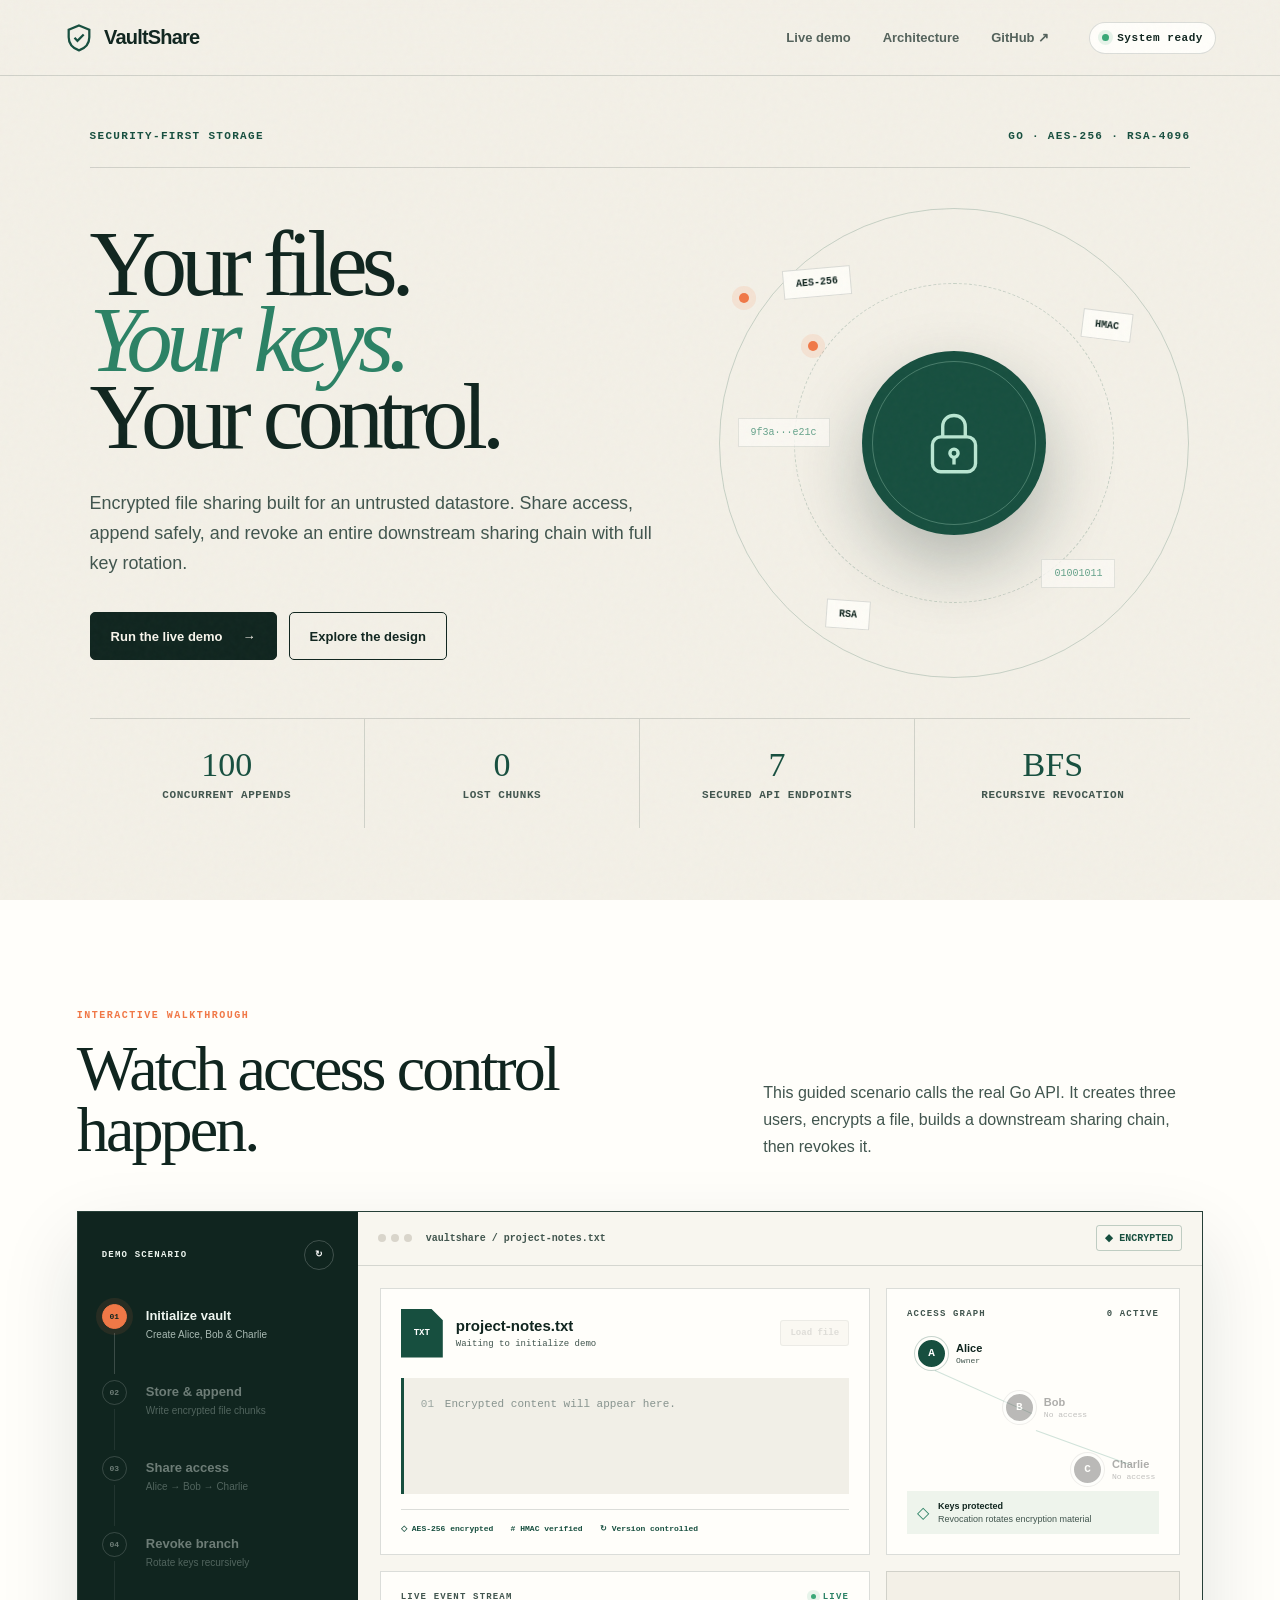
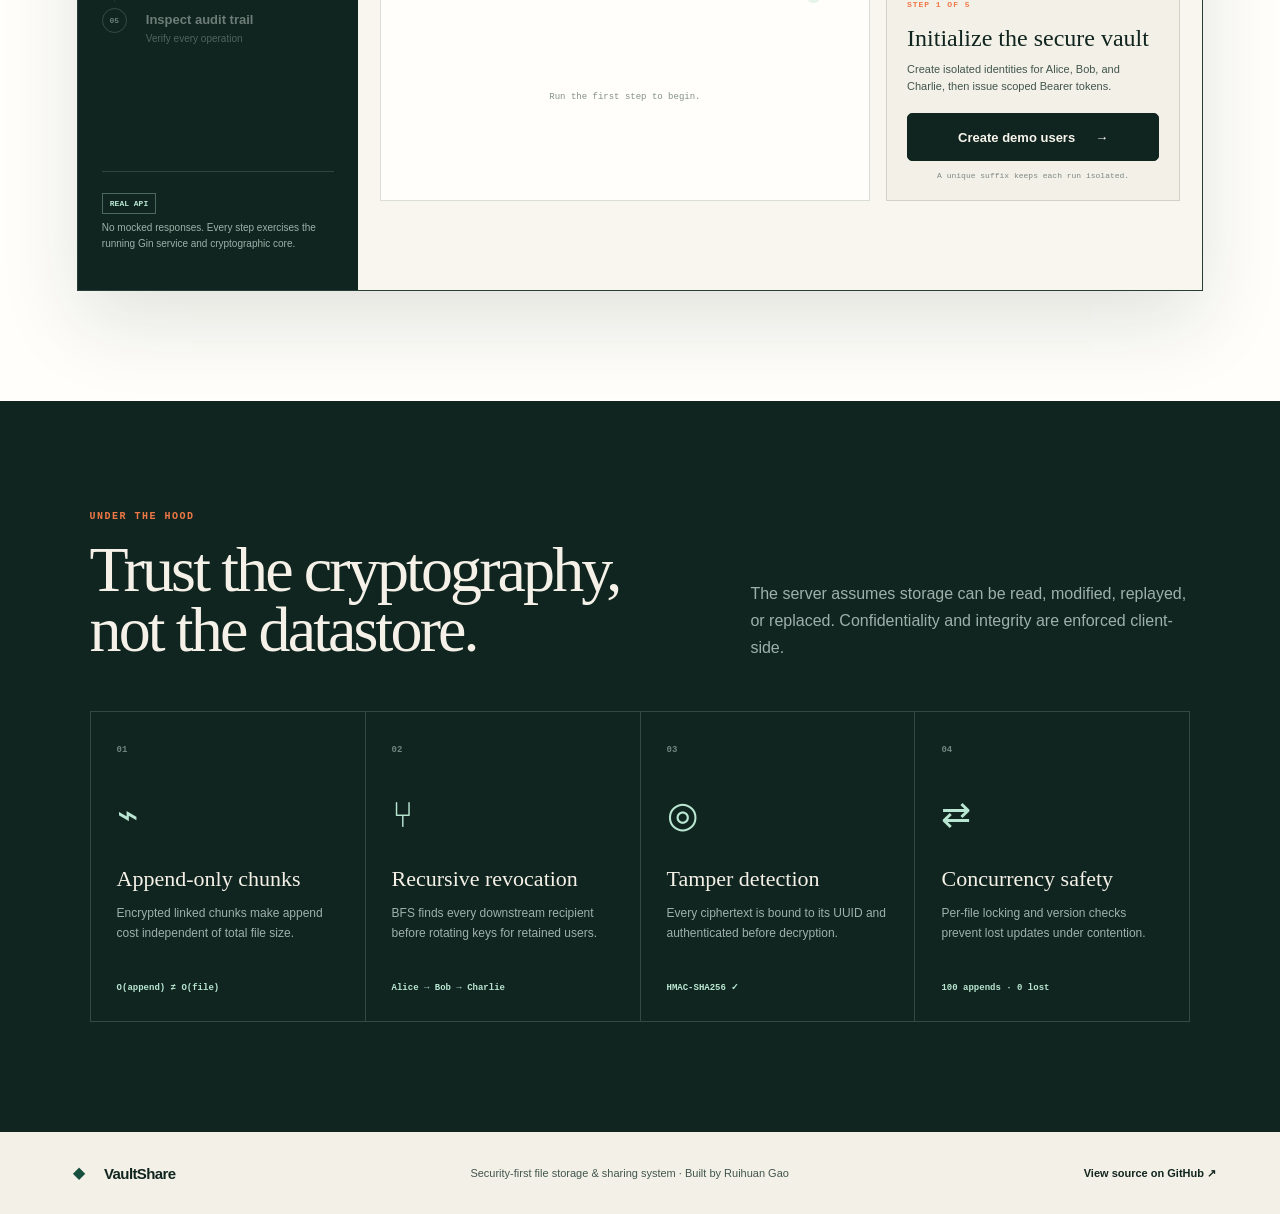
==== cmd/cs161-server/web/index.html @ e5dd11dc "feat: add interactive VaultShare portfolio demo" ====
<!doctype html>
<html lang="en">
  <head>
    <meta charset="UTF-8" />
    <meta name="viewport" content="width=device-width, initial-scale=1.0" />
    <meta
      name="description"
      content="An interactive demo of encrypted file sharing, recursive revocation, and auditable access control."
    />
    <title>VaultShare — Secure file sharing demo</title>
    <link rel="stylesheet" href="./styles.css" />
  </head>
  <body>
    <div class="noise" aria-hidden="true"></div>
    <header class="site-header">
      <a class="brand" href="#top" aria-label="VaultShare home">
        <span class="brand-mark" aria-hidden="true">
          <svg viewBox="0 0 32 32" role="img">
            <path d="M16 2.75 27 7.2v7.98c0 7.08-4.47 11.67-11 14.07C9.47 26.85 5 22.26 5 15.18V7.2L16 2.75Z" />
            <path d="M11.2 15.8 14.35 19 21 12.25" />
          </svg>
        </span>
        <span>VaultShare</span>
      </a>
      <nav aria-label="Primary navigation">
        <a href="#demo">Live demo</a>
        <a href="#architecture">Architecture</a>
        <a href="https://github.com/aimee-RH/security-file-system" target="_blank" rel="noreferrer">GitHub ↗</a>
      </nav>
      <span class="system-status"><i></i> System ready</span>
    </header>

    <main id="top">
      <section class="hero">
        <div class="eyebrow"><span>SECURITY-FIRST STORAGE</span><span>GO · AES-256 · RSA-4096</span></div>
        <div class="hero-grid">
          <div>
            <h1>Your files.<br /><em>Your keys.</em><br />Your control.</h1>
            <p class="hero-copy">
              Encrypted file sharing built for an untrusted datastore. Share access, append safely,
              and revoke an entire downstream sharing chain with full key rotation.
            </p>
            <div class="hero-actions">
              <button class="button button-primary" data-scroll-demo>Run the live demo <span>→</span></button>
              <a class="button button-secondary" href="#architecture">Explore the design</a>
            </div>
          </div>
          <div class="hero-visual" aria-label="Encrypted sharing illustration">
            <div class="orbit orbit-large"></div>
            <div class="orbit orbit-small"></div>
            <div class="key-chip key-a">AES-256</div>
            <div class="key-chip key-b">HMAC</div>
            <div class="key-chip key-c">RSA</div>
            <div class="vault">
              <div class="vault-ring"></div>
              <svg viewBox="0 0 80 80" aria-hidden="true">
                <rect x="19" y="34" width="42" height="34" rx="8" />
                <path d="M29 34V24c0-14.5 22-14.5 22 0v10" />
                <circle cx="40" cy="50" r="4" />
                <path d="M40 54v7" />
              </svg>
            </div>
            <div class="packet packet-one">01001011</div>
            <div class="packet packet-two">9f3a···e21c</div>
          </div>
        </div>
        <div class="trust-strip" aria-label="Core guarantees">
          <div><strong>100</strong><span>concurrent appends</span></div>
          <div><strong>0</strong><span>lost chunks</span></div>
          <div><strong>7</strong><span>secured API endpoints</span></div>
          <div><strong>BFS</strong><span>recursive revocation</span></div>
        </div>
      </section>

      <section class="demo-section" id="demo">
        <div class="section-heading">
          <div>
            <p class="kicker">INTERACTIVE WALKTHROUGH</p>
            <h2>Watch access control happen.</h2>
          </div>
          <p>
            This guided scenario calls the real Go API. It creates three users, encrypts a file,
            builds a downstream sharing chain, then revokes it.
          </p>
        </div>

        <div class="demo-shell">
          <aside class="scenario-panel">
            <div class="scenario-title">
              <span>DEMO SCENARIO</span>
              <button class="icon-button" id="reset-demo" title="Reset demo" aria-label="Reset demo">↻</button>
            </div>
            <ol class="steps" id="steps">
              <li class="active" data-step="0"><span>01</span><div><strong>Initialize vault</strong><small>Create Alice, Bob & Charlie</small></div></li>
              <li data-step="1"><span>02</span><div><strong>Store & append</strong><small>Write encrypted file chunks</small></div></li>
              <li data-step="2"><span>03</span><div><strong>Share access</strong><small>Alice → Bob → Charlie</small></div></li>
              <li data-step="3"><span>04</span><div><strong>Revoke branch</strong><small>Rotate keys recursively</small></div></li>
              <li data-step="4"><span>05</span><div><strong>Inspect audit trail</strong><small>Verify every operation</small></div></li>
            </ol>
            <div class="scenario-note">
              <span>REAL API</span>
              <p>No mocked responses. Every step exercises the running Gin service and cryptographic core.</p>
            </div>
          </aside>

          <div class="workspace">
            <div class="workspace-toolbar">
              <div class="window-dots" aria-hidden="true"><i></i><i></i><i></i></div>
              <span>vaultshare / project-notes.txt</span>
              <span class="encrypted-pill">◆ ENCRYPTED</span>
            </div>

            <div class="workspace-grid">
              <section class="file-card">
                <div class="file-heading">
                  <div class="file-icon">TXT</div>
                  <div>
                    <h3>project-notes.txt</h3>
                    <p id="file-meta">Waiting to initialize demo</p>
                  </div>
                  <button class="mini-button" id="load-file" disabled>Load file</button>
                </div>
                <div class="content-preview" id="content-preview">
                  <span class="line-number">01</span><span class="placeholder">Encrypted content will appear here.</span>
                </div>
                <div class="crypto-row">
                  <span><i class="crypto-icon">◇</i>AES-256 encrypted</span>
                  <span><i class="crypto-icon">#</i>HMAC verified</span>
                  <span><i class="crypto-icon">↻</i>Version controlled</span>
                </div>
              </section>

              <section class="access-card">
                <div class="card-label"><span>ACCESS GRAPH</span><span id="access-count">0 ACTIVE</span></div>
                <div class="access-graph" id="access-graph">
                  <div class="person owner"><b>A</b><span>Alice<small>Owner</small></span></div>
                  <div class="graph-line line-ab"></div>
                  <div class="person bob muted"><b>B</b><span>Bob<small>No access</small></span></div>
                  <div class="graph-line line-bc"></div>
                  <div class="person charlie muted"><b>C</b><span>Charlie<small>No access</small></span></div>
                </div>
                <div class="rotation-status" id="rotation-status">
                  <span class="status-symbol">◇</span>
                  <div><strong>Keys protected</strong><small>Revocation rotates encryption material</small></div>
                </div>
              </section>

              <section class="event-card">
                <div class="card-label"><span>LIVE EVENT STREAM</span><span class="live-dot">LIVE</span></div>
                <div class="event-log" id="event-log" aria-live="polite">
                  <div class="empty-log">Run the first step to begin.</div>
                </div>
              </section>

              <section class="action-card">
                <p class="step-counter" id="step-counter">STEP 1 OF 5</p>
                <h3 id="action-title">Initialize the secure vault</h3>
                <p id="action-description">Create isolated identities for Alice, Bob, and Charlie, then issue scoped Bearer tokens.</p>
                <button class="button button-primary full-width" id="run-step">Create demo users <span>→</span></button>
                <p class="action-hint" id="action-hint">A unique suffix keeps each run isolated.</p>
              </section>
            </div>
          </div>
        </div>
      </section>

      <section class="architecture" id="architecture">
        <div class="section-heading dark-heading">
          <div><p class="kicker">UNDER THE HOOD</p><h2>Trust the cryptography,<br />not the datastore.</h2></div>
          <p>The server assumes storage can be read, modified, replayed, or replaced. Confidentiality and integrity are enforced client-side.</p>
        </div>
        <div class="architecture-grid">
          <article><span class="feature-number">01</span><div class="feature-icon">⌁</div><h3>Append-only chunks</h3><p>Encrypted linked chunks make append cost independent of total file size.</p><code>O(append) ≠ O(file)</code></article>
          <article><span class="feature-number">02</span><div class="feature-icon">⑂</div><h3>Recursive revocation</h3><p>BFS finds every downstream recipient before rotating keys for retained users.</p><code>Alice → Bob → Charlie</code></article>
          <article><span class="feature-number">03</span><div class="feature-icon">◎</div><h3>Tamper detection</h3><p>Every ciphertext is bound to its UUID and authenticated before decryption.</p><code>HMAC-SHA256 ✓</code></article>
          <article><span class="feature-number">04</span><div class="feature-icon">⇄</div><h3>Concurrency safety</h3><p>Per-file locking and version checks prevent lost updates under contention.</p><code>100 appends · 0 lost</code></article>
        </div>
      </section>
    </main>

    <footer>
      <a class="brand footer-brand" href="#top"><span class="brand-mark">◆</span><span>VaultShare</span></a>
      <p>Security-first file storage & sharing system · Built by Ruihuan Gao</p>
      <a href="https://github.com/aimee-RH/security-file-system" target="_blank" rel="noreferrer">View source on GitHub ↗</a>
    </footer>
    <div class="toast" id="toast" role="status" aria-live="polite"></div>
    <script src="./app.js"></script>
  </body>
</html>
---- cmd/cs161-server/web/styles.css ----
:root {
  --ink: #10251f;
  --ink-soft: #41554e;
  --paper: #f3f0e7;
  --paper-deep: #e8e3d6;
  --green: #174f3f;
  --green-bright: #2b8265;
  --mint: #b9e6d2;
  --orange: #f07847;
  --line: rgba(16, 37, 31, 0.15);
  --white: #fffefa;
  --mono: "SFMono-Regular", "Cascadia Code", "Roboto Mono", monospace;
  --serif: Georgia, "Times New Roman", serif;
  --sans: Inter, ui-sans-serif, -apple-system, BlinkMacSystemFont, "Segoe UI", sans-serif;
}

* { box-sizing: border-box; }
html { scroll-behavior: smooth; }
body { margin: 0; color: var(--ink); background: var(--paper); font-family: var(--sans); }
button, input { font: inherit; }
button, a { -webkit-tap-highlight-color: transparent; }
a { color: inherit; text-decoration: none; }
.noise { position: fixed; inset: 0; z-index: 99; pointer-events: none; opacity: .035; background-image: url("data:image/svg+xml,%3Csvg viewBox='0 0 180 180' xmlns='http://www.w3.org/2000/svg'%3E%3Cfilter id='n'%3E%3CfeTurbulence type='fractalNoise' baseFrequency='.95' numOctaves='3' stitchTiles='stitch'/%3E%3C/filter%3E%3Crect width='100%25' height='100%25' filter='url(%23n)' opacity='.8'/%3E%3C/svg%3E"); }

.site-header { height: 76px; padding: 0 clamp(24px, 5vw, 78px); display: flex; align-items: center; gap: 40px; border-bottom: 1px solid var(--line); background: rgba(243,240,231,.88); backdrop-filter: blur(16px); position: sticky; top: 0; z-index: 20; }
.brand { display: inline-flex; align-items: center; gap: 10px; font-weight: 800; letter-spacing: -.04em; font-size: 20px; }
.brand-mark { width: 30px; height: 30px; display: grid; place-items: center; color: var(--green); }
.brand-mark svg { width: 100%; height: 100%; fill: none; stroke: currentColor; stroke-width: 2.4; }
nav { margin-left: auto; display: flex; gap: 32px; font-size: 13px; font-weight: 700; }
nav a { opacity: .7; transition: opacity .2s; }
nav a:hover { opacity: 1; }
.system-status { font: 700 11px var(--mono); letter-spacing: .05em; background: var(--white); border: 1px solid var(--line); border-radius: 999px; padding: 9px 12px; display: flex; align-items: center; gap: 8px; }
.system-status i, .live-dot::before { width: 7px; height: 7px; border-radius: 50%; background: #39a877; box-shadow: 0 0 0 4px rgba(57,168,119,.12); }

.hero { min-height: calc(100vh - 76px); padding: 54px clamp(24px, 7vw, 110px) 0; overflow: hidden; }
.eyebrow { display: flex; justify-content: space-between; font: 700 11px var(--mono); letter-spacing: .12em; color: var(--green); padding-bottom: 25px; border-bottom: 1px solid var(--line); }
.hero-grid { display: grid; grid-template-columns: 1.1fr .9fr; align-items: center; min-height: 550px; gap: 50px; }
h1 { font: 400 clamp(58px, 7.2vw, 112px)/.83 var(--serif); letter-spacing: -.065em; margin: 0; }
h1 em { color: var(--green-bright); font-weight: 400; }
.hero-copy { max-width: 620px; font-size: clamp(16px, 1.4vw, 20px); line-height: 1.65; color: var(--ink-soft); margin: 34px 0; }
.hero-actions { display: flex; gap: 12px; flex-wrap: wrap; }
.button { border-radius: 5px; min-height: 48px; padding: 0 20px; border: 1px solid var(--ink); font-weight: 750; font-size: 13px; display: inline-flex; align-items: center; justify-content: center; gap: 20px; cursor: pointer; transition: transform .2s, box-shadow .2s, background .2s; }
.button:hover:not(:disabled) { transform: translateY(-2px); box-shadow: 0 8px 22px rgba(16,37,31,.14); }
.button-primary { color: #f8f5ec; background: var(--ink); }
.button-secondary { color: var(--ink); background: transparent; }
.button:disabled { cursor: wait; opacity: .55; }
.full-width { width: 100%; }

.hero-visual { height: 500px; position: relative; display: grid; place-items: center; }
.orbit { position: absolute; border: 1px solid rgba(23,79,63,.2); border-radius: 50%; }
.orbit-large { width: 470px; height: 470px; animation: rotate 28s linear infinite; }
.orbit-small { width: 320px; height: 320px; border-style: dashed; animation: rotate 19s linear infinite reverse; }
.orbit-large::before, .orbit-small::before { content: ""; width: 10px; height: 10px; background: var(--orange); border-radius: 50%; position: absolute; top: 18%; left: 4%; box-shadow: 0 0 0 7px rgba(240,120,71,.12); }
.vault { width: 184px; height: 184px; background: var(--green); border-radius: 50%; color: var(--mint); display: grid; place-items: center; box-shadow: 0 30px 70px rgba(16,37,31,.28); position: relative; z-index: 2; }
.vault svg { width: 82px; fill: none; stroke: currentColor; stroke-width: 3.3; }
.vault-ring { position: absolute; inset: 10px; border: 1px solid rgba(185,230,210,.3); border-radius: 50%; }
.key-chip, .packet { position: absolute; padding: 8px 12px; border: 1px solid var(--line); background: rgba(255,254,250,.84); backdrop-filter: blur(8px); font: 700 10px var(--mono); z-index: 3; }
.key-a { top: 75px; left: 65px; transform: rotate(-5deg); }
.key-b { right: 58px; top: 118px; transform: rotate(7deg); }
.key-c { bottom: 64px; left: 108px; transform: rotate(4deg); }
.packet { color: var(--green-bright); font-weight: 500; opacity: .7; }
.packet-one { right: 75px; bottom: 105px; }
.packet-two { left: 20px; top: 225px; }
@keyframes rotate { to { transform: rotate(360deg); } }

.trust-strip { min-height: 110px; border-top: 1px solid var(--line); display: grid; grid-template-columns: repeat(4,1fr); }
.trust-strip div { display: flex; align-items: center; justify-content: center; flex-direction: column; border-right: 1px solid var(--line); }
.trust-strip div:last-child { border-right: 0; }
.trust-strip strong { font: 400 34px var(--serif); color: var(--green); }
.trust-strip span { margin-top: 5px; color: var(--ink-soft); font: 600 11px var(--mono); text-transform: uppercase; letter-spacing: .05em; }

.demo-section { padding: 110px clamp(24px, 6vw, 94px); background: var(--white); }
.section-heading { display: grid; grid-template-columns: 1fr 440px; align-items: end; gap: 70px; margin-bottom: 50px; }
.kicker { font: 800 10px var(--mono); letter-spacing: .15em; color: var(--orange); margin: 0 0 18px; }
h2 { font: 400 clamp(45px, 5vw, 76px)/.95 var(--serif); letter-spacing: -.045em; margin: 0; }
.section-heading > p { line-height: 1.7; color: var(--ink-soft); margin: 0; }
.demo-shell { border: 1px solid #263f37; min-height: 680px; display: grid; grid-template-columns: 280px 1fr; background: #f8f6ef; box-shadow: 0 32px 75px rgba(16,37,31,.12); }
.scenario-panel { background: var(--ink); color: #edf5ef; padding: 28px 24px; display: flex; flex-direction: column; }
.scenario-title, .card-label { display: flex; justify-content: space-between; align-items: center; font: 800 9px var(--mono); letter-spacing: .13em; }
.icon-button { border: 1px solid rgba(255,255,255,.2); background: transparent; color: white; border-radius: 50%; width: 30px; height: 30px; cursor: pointer; }
.steps { list-style: none; margin: 34px 0; padding: 0; }
.steps li { min-height: 76px; display: grid; grid-template-columns: 34px 1fr; gap: 10px; position: relative; opacity: .42; transition: opacity .25s; }
.steps li::after { content: ""; position: absolute; left: 12px; top: 29px; height: 41px; width: 1px; background: rgba(255,255,255,.18); }
.steps li:last-child::after { display: none; }
.steps li > span { width: 25px; height: 25px; display: grid; place-items: center; border: 1px solid rgba(255,255,255,.4); border-radius: 50%; font: 700 8px var(--mono); }
.steps li strong { display: block; font-size: 13px; margin: 4px 0 5px; }
.steps li small { display: block; font-size: 10px; color: #a9bab3; line-height: 1.4; }
.steps li.active, .steps li.complete { opacity: 1; }
.steps li.active > span { background: var(--orange); border-color: var(--orange); color: var(--ink); box-shadow: 0 0 0 6px rgba(240,120,71,.1); }
.steps li.complete > span { background: var(--mint); border-color: var(--mint); color: var(--ink); font-size: 0; }
.steps li.complete > span::before { content: "✓"; font-size: 11px; }
.scenario-note { margin-top: auto; border-top: 1px solid rgba(255,255,255,.14); padding-top: 20px; }
.scenario-note span { font: 800 8px var(--mono); color: var(--mint); border: 1px solid rgba(185,230,210,.35); padding: 5px 7px; }
.scenario-note p { color: #9eb0a9; font-size: 10px; line-height: 1.6; }
.workspace { min-width: 0; }
.workspace-toolbar { height: 54px; border-bottom: 1px solid var(--line); padding: 0 20px; display: flex; align-items: center; gap: 14px; font: 700 10px var(--mono); color: var(--ink-soft); }
.window-dots { display: flex; gap: 5px; }
.window-dots i { width: 8px; height: 8px; border-radius: 50%; background: #d9d5cb; }
.encrypted-pill { margin-left: auto; color: var(--green); border: 1px solid rgba(23,79,63,.25); padding: 6px 8px; border-radius: 3px; }
.workspace-grid { padding: 22px; display: grid; grid-template-columns: 1.25fr .75fr; gap: 16px; }
.file-card, .access-card, .event-card, .action-card { border: 1px solid var(--line); background: var(--white); padding: 20px; min-width: 0; }
.file-heading { display: flex; align-items: center; gap: 13px; }
.file-icon { width: 42px; height: 49px; background: var(--green); color: white; display: grid; place-items: center; font: 800 9px var(--mono); clip-path: polygon(0 0,72% 0,100% 24%,100% 100%,0 100%); }
.file-heading h3 { margin: 0; font-size: 15px; }
.file-heading p { margin: 5px 0 0; font: 500 9px var(--mono); color: var(--ink-soft); }
.mini-button { margin-left: auto; border: 1px solid var(--line); border-radius: 3px; background: var(--paper); padding: 7px 9px; font: 700 9px var(--mono); cursor: pointer; }
.mini-button:disabled { opacity: .4; cursor: default; }
.content-preview { min-height: 116px; margin: 20px 0 15px; padding: 17px; background: #f1efe7; border-left: 3px solid var(--green); display: grid; grid-template-columns: 24px 1fr; font: 11px/1.7 var(--mono); white-space: pre-wrap; overflow: auto; max-height: 160px; }
.line-number { color: #9ba6a1; user-select: none; }
.placeholder { color: #87938e; }
.crypto-row { border-top: 1px solid var(--line); padding-top: 14px; display: flex; gap: 17px; flex-wrap: wrap; font: 700 8px var(--mono); color: var(--green); }
.crypto-row span { display: flex; gap: 5px; align-items: center; }
.crypto-icon { font-style: normal; }
.card-label { color: var(--ink-soft); }
.access-graph { min-height: 172px; padding: 18px 0 8px; position: relative; }
.person { position: absolute; display: flex; align-items: center; gap: 8px; z-index: 2; transition: opacity .3s, filter .3s; }
.person b { width: 33px; height: 33px; border-radius: 50%; background: var(--green); color: white; display: grid; place-items: center; font: 700 11px var(--mono); border: 3px solid var(--white); box-shadow: 0 0 0 1px rgba(23,79,63,.24); }
.person span { font-size: 11px; font-weight: 750; }
.person small { display: block; color: var(--ink-soft); font: 500 8px var(--mono); margin-top: 2px; }
.person.owner { top: 18px; left: 8px; }
.person.bob { top: 72px; left: 38%; }
.person.charlie { bottom: 5px; right: 4px; }
.person.muted { opacity: .36; filter: grayscale(1); }
.person.revoked b { background: #a64b3c; }
.person.revoked small { color: #a64b3c; }
.graph-line { position: absolute; height: 1px; background: var(--green-bright); transform-origin: left; opacity: .22; transition: opacity .3s, background .3s; }
.graph-line.active { opacity: 1; }
.graph-line.revoked { background: #a64b3c; opacity: .8; background-image: linear-gradient(90deg,#a64b3c 50%,transparent 50%); background-size: 8px 1px; }
.line-ab { width: 42%; left: 28px; top: 51px; transform: rotate(24deg); }
.line-bc { width: 40%; left: 51%; top: 111px; transform: rotate(20deg); }
.rotation-status { display: flex; align-items: center; gap: 9px; background: #eef4ec; padding: 10px; }
.rotation-status strong, .rotation-status small { display: block; font-size: 9px; }
.rotation-status small { color: var(--ink-soft); margin-top: 3px; }
.status-symbol { color: var(--green-bright); }
.event-log { height: 160px; margin-top: 16px; overflow: auto; font: 9px/1.5 var(--mono); }
.empty-log { color: #829088; height: 100%; display: grid; place-items: center; }
.event { display: grid; grid-template-columns: 50px 60px 1fr; gap: 8px; padding: 7px 0; border-bottom: 1px solid rgba(16,37,31,.08); animation: eventIn .25s ease; }
.event time { color: #7d8b85; }
.event b { color: var(--green); text-transform: uppercase; }
.event.error b { color: #a64b3c; }
@keyframes eventIn { from { opacity: 0; transform: translateY(4px); } }
.live-dot { display: flex; align-items: center; gap: 7px; color: var(--green-bright); }
.live-dot::before { content: ""; display: block; width: 5px; height: 5px; }
.action-card { background: var(--paper); display: flex; flex-direction: column; justify-content: center; }
.step-counter { font: 800 8px var(--mono); color: var(--orange); letter-spacing: .12em; }
.action-card h3 { font: 400 24px/1.1 var(--serif); margin: 8px 0 10px; }
.action-card > p:not(.step-counter):not(.action-hint) { color: var(--ink-soft); font-size: 11px; line-height: 1.55; margin: 0 0 18px; }
.action-hint { text-align: center; font: 500 8px var(--mono); color: #7c8983; margin: 10px 0 0; }

.architecture { background: var(--ink); color: #f5f1e8; padding: 110px clamp(24px, 7vw, 110px); }
.dark-heading > p { color: #9fb0aa; }
.architecture-grid { display: grid; grid-template-columns: repeat(4,1fr); border-top: 1px solid rgba(255,255,255,.16); border-left: 1px solid rgba(255,255,255,.16); }
.architecture-grid article { min-height: 310px; padding: 26px; border-right: 1px solid rgba(255,255,255,.16); border-bottom: 1px solid rgba(255,255,255,.16); position: relative; }
.feature-number { color: #70847d; font: 700 9px var(--mono); }
.feature-icon { color: var(--mint); font-size: 36px; margin: 38px 0 30px; }
.architecture-grid h3 { font: 400 22px var(--serif); margin: 0 0 12px; }
.architecture-grid p { color: #9fb0aa; font-size: 12px; line-height: 1.65; min-height: 60px; }
.architecture-grid code { font: 700 9px var(--mono); color: var(--mint); }
footer { padding: 26px clamp(24px, 5vw, 78px); display: flex; align-items: center; gap: 30px; font-size: 11px; }
footer p { margin: auto; color: var(--ink-soft); }
footer > a:last-child { font-weight: 750; }
.footer-brand { font-size: 15px; }
.toast { position: fixed; right: 24px; bottom: 24px; background: var(--ink); color: white; padding: 14px 18px; border-left: 4px solid var(--mint); z-index: 50; transform: translateY(120px); opacity: 0; transition: .25s; font-size: 12px; box-shadow: 0 12px 30px rgba(16,37,31,.25); }
.toast.show { transform: none; opacity: 1; }
.toast.error { border-left-color: var(--orange); }

@media (max-width: 1050px) {
  .hero-grid { grid-template-columns: 1fr; padding-top: 70px; }
  .hero-visual { height: 410px; }
  .hero { min-height: auto; }
  .section-heading { grid-template-columns: 1fr; gap: 24px; }
  .demo-shell { grid-template-columns: 230px 1fr; }
  .workspace-grid { grid-template-columns: 1fr; }
  .architecture-grid { grid-template-columns: repeat(2,1fr); }
}
@media (max-width: 760px) {
  .site-header { height: 64px; padding: 0 18px; }
  nav, .system-status { display: none; }
  .site-header .brand { margin-right: auto; }
  .hero { padding: 35px 20px 0; }
  .eyebrow span:last-child { display: none; }
  h1 { font-size: clamp(52px, 17vw, 76px); }
  .hero-visual { transform: scale(.8); margin: -40px -80px; }
  .trust-strip { grid-template-columns: repeat(2,1fr); }
  .trust-strip div { min-height: 95px; border-bottom: 1px solid var(--line); }
  .demo-section, .architecture { padding: 75px 18px; }
  .demo-shell { grid-template-columns: 1fr; }
  .scenario-panel { padding: 20px; }
  .steps { display: grid; grid-template-columns: repeat(5,1fr); margin: 22px 0 0; }
  .steps li { display: block; min-height: 50px; }
  .steps li::after, .steps li div, .scenario-note { display: none; }
  .workspace-grid { padding: 12px; }
  .architecture-grid { grid-template-columns: 1fr; }
  footer { flex-direction: column; text-align: center; }
  footer p { margin: 0; }
}
@media (prefers-reduced-motion: reduce) {
  *, *::before, *::after { animation-duration: .01ms !important; animation-iteration-count: 1 !important; scroll-behavior: auto !important; }
}
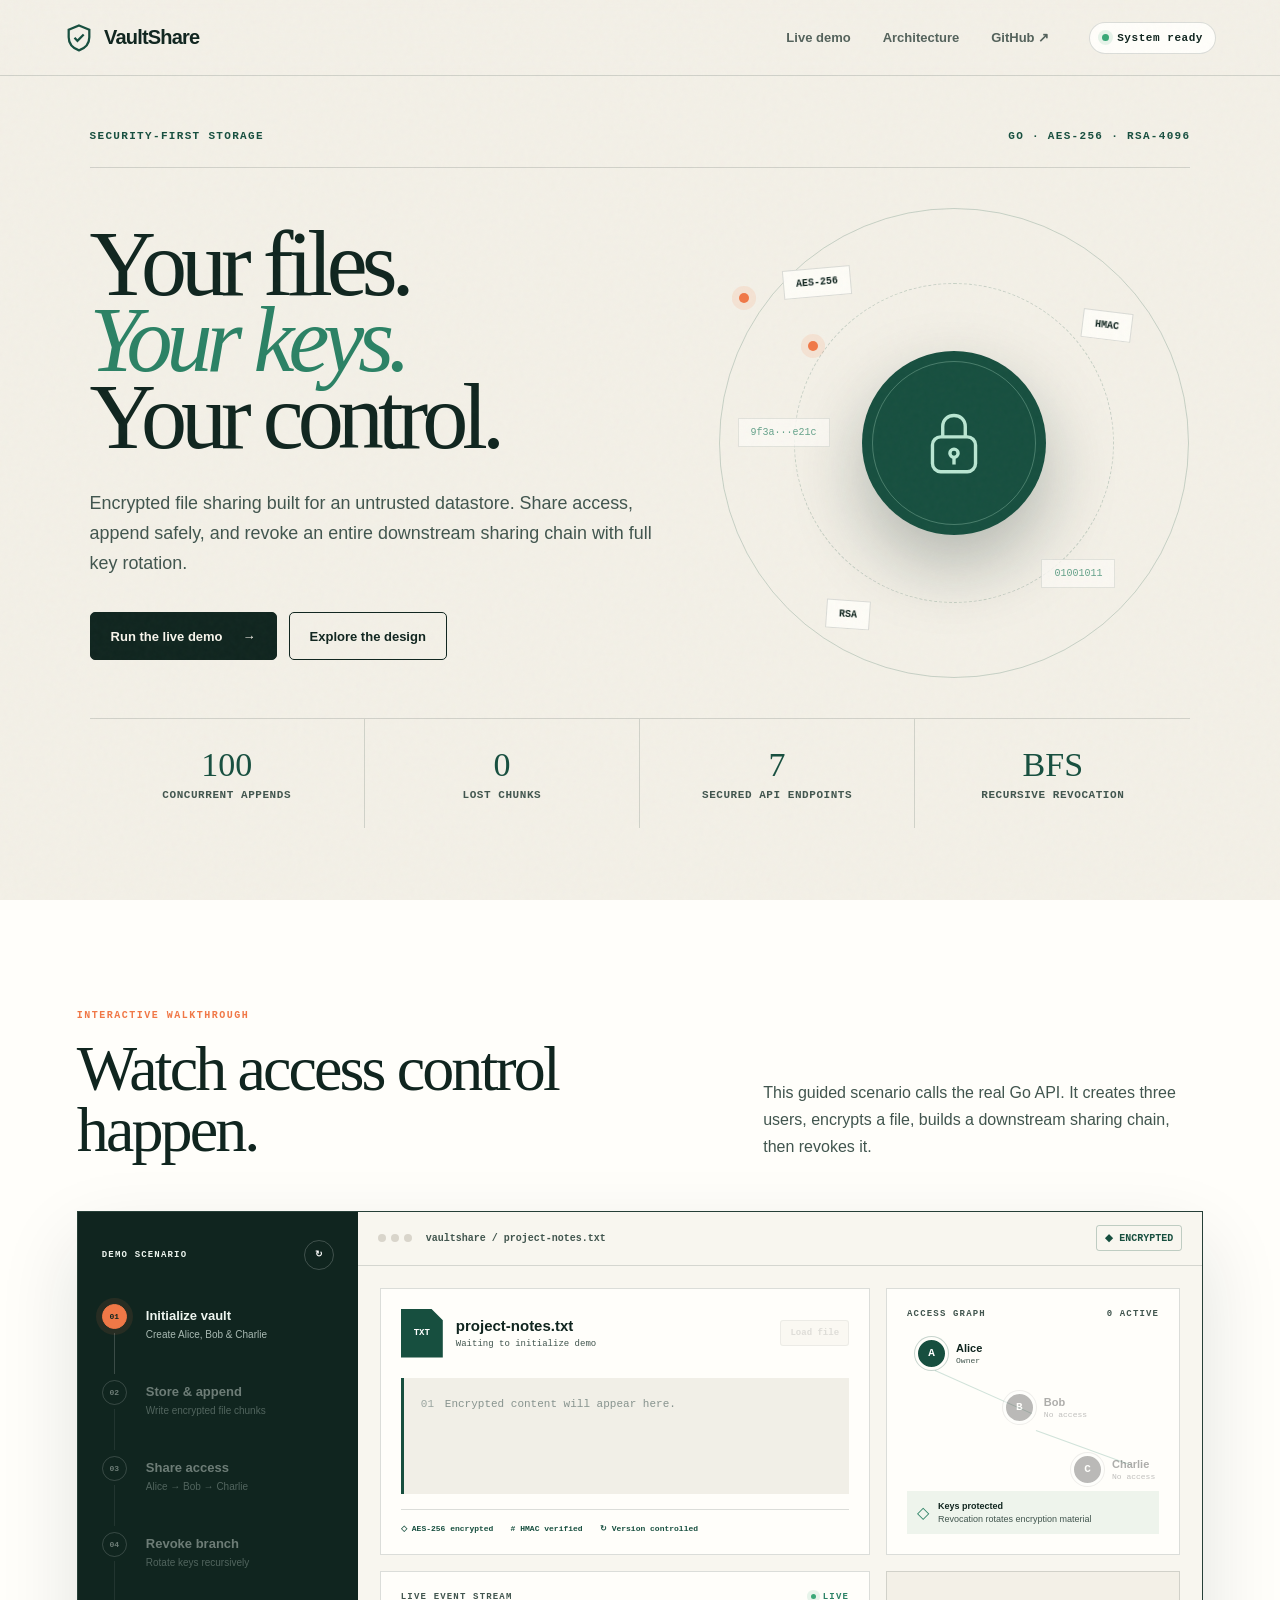
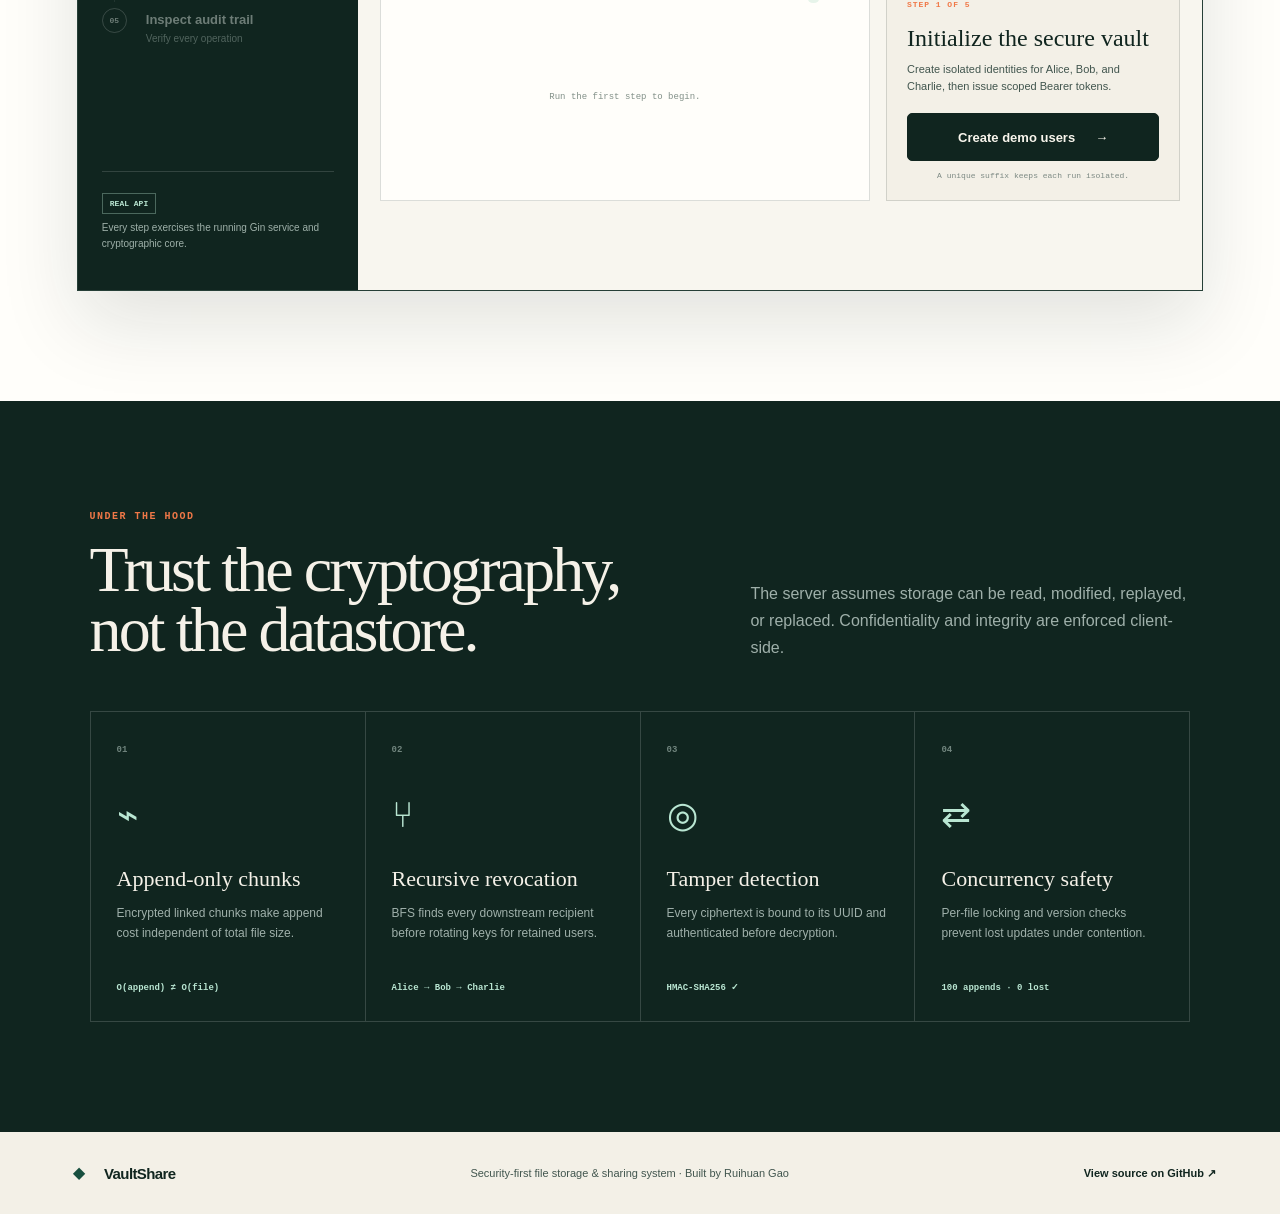
==== commit 11e24b7f: "ci: deploy VaultShare demo to GitHub Pages" ====
--- a/cmd/cs161-server/web/index.html
+++ b/cmd/cs161-server/web/index.html
@@ -98,8 +98,8 @@
               <li data-step="4"><span>05</span><div><strong>Inspect audit trail</strong><small>Verify every operation</small></div></li>
             </ol>
             <div class="scenario-note">
-              <span>REAL API</span>
-              <p>No mocked responses. Every step exercises the running Gin service and cryptographic core.</p>
+              <span id="backend-mode-label">REAL API</span>
+              <p id="backend-mode-copy">Every step exercises the running Gin service and cryptographic core.</p>
             </div>
           </aside>
 
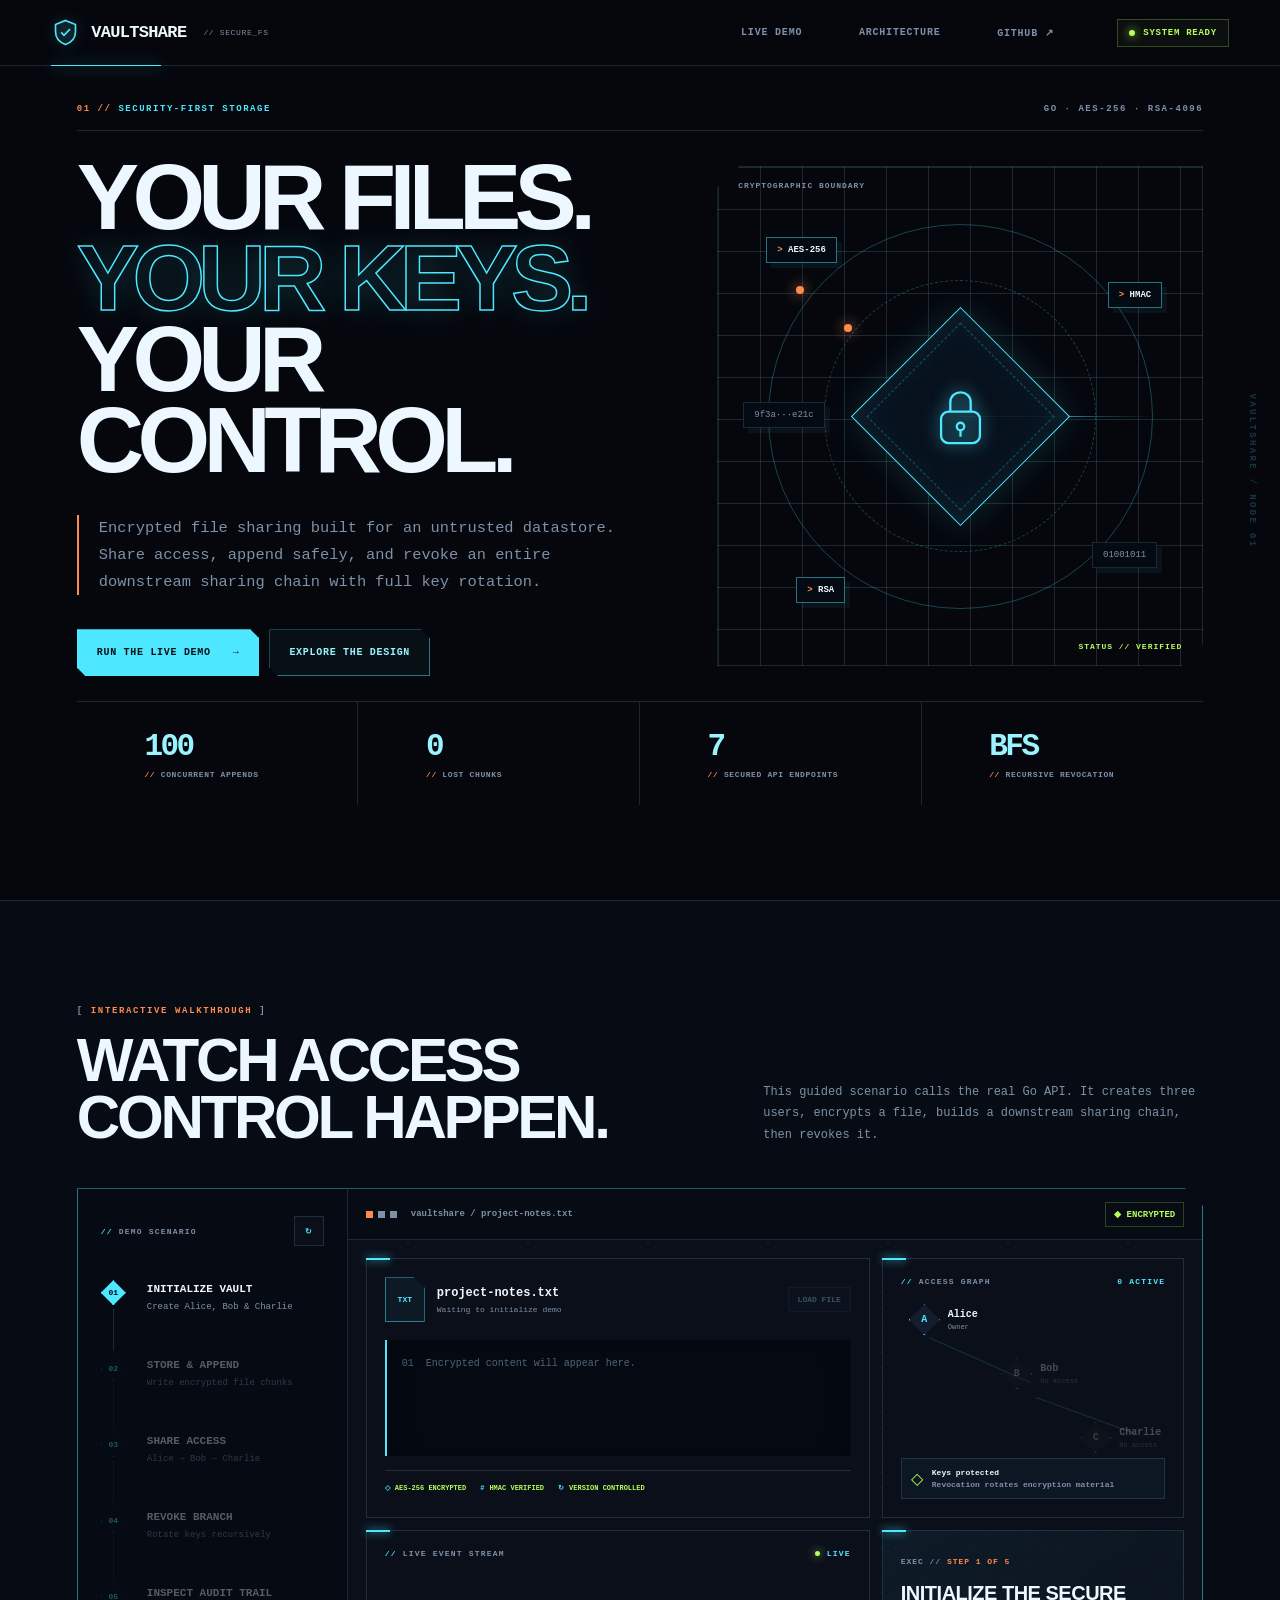
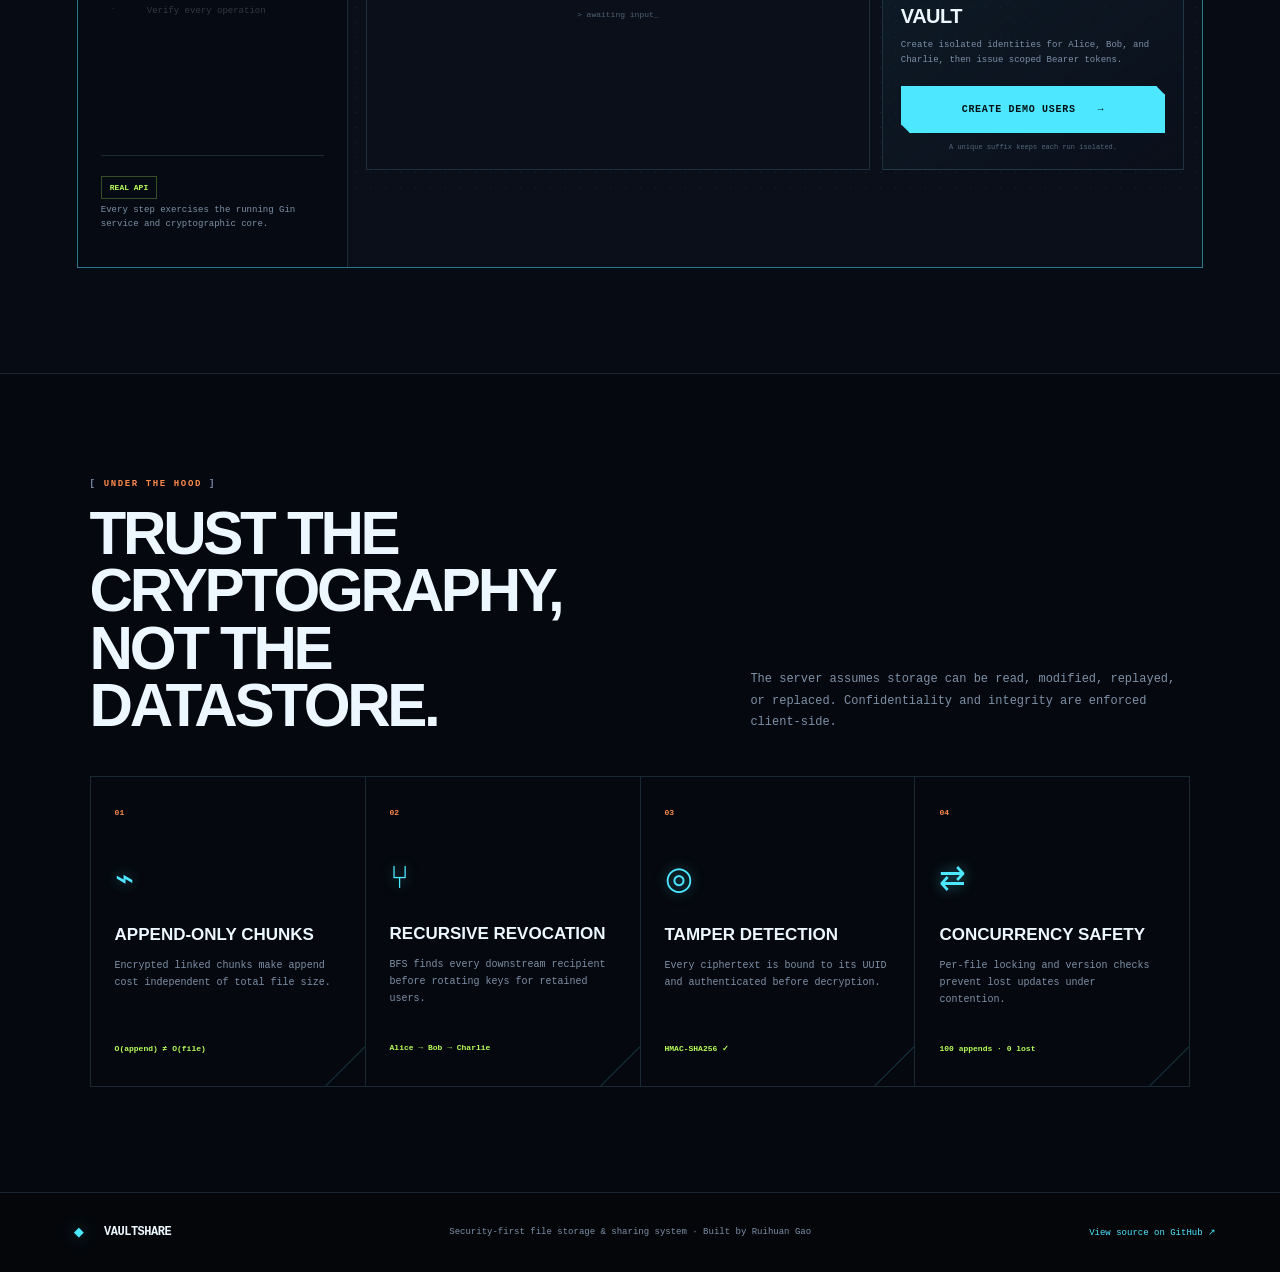
==== commit a98e0643: "Bust cache for security console redesign" ====
--- a/cmd/cs161-server/web/index.html
+++ b/cmd/cs161-server/web/index.html
@@ -8,7 +8,7 @@
       content="An interactive demo of encrypted file sharing, recursive revocation, and auditable access control."
     />
     <title>VaultShare — Secure file sharing demo</title>
-    <link rel="stylesheet" href="./styles.css" />
+    <link rel="stylesheet" href="./styles.css?v=console-20261110" />
   </head>
   <body>
     <div class="noise" aria-hidden="true"></div>
@@ -78,7 +78,7 @@
             <p class="kicker">INTERACTIVE WALKTHROUGH</p>
             <h2>Watch access control happen.</h2>
           </div>
-          <p>
+          <p id="demo-intro-copy">
             This guided scenario calls the real Go API. It creates three users, encrypts a file,
             builds a downstream sharing chain, then revokes it.
           </p>
--- a/cmd/cs161-server/web/styles.css
+++ b/cmd/cs161-server/web/styles.css
@@ -1,199 +1,113 @@
 :root {
-  --ink: #10251f;
-  --ink-soft: #41554e;
-  --paper: #f3f0e7;
-  --paper-deep: #e8e3d6;
-  --green: #174f3f;
-  --green-bright: #2b8265;
-  --mint: #b9e6d2;
-  --orange: #f07847;
-  --line: rgba(16, 37, 31, 0.15);
-  --white: #fffefa;
-  --mono: "SFMono-Regular", "Cascadia Code", "Roboto Mono", monospace;
-  --serif: Georgia, "Times New Roman", serif;
+  --void: #05070d; --panel: #0a0f1a; --panel-2: #0f1625; --panel-3: #131d2e;
+  --text: #edf7ff; --muted: #7e91a8; --cyan: #4de8ff; --cyan-soft: #9bf3ff;
+  --orange: #ff8a4c; --red: #ff4d6d; --lime: #b7ff5a;
+  --line: rgba(126,203,229,.17); --line-hot: rgba(77,232,255,.48);
+  --mono: "SFMono-Regular", "Cascadia Code", "Roboto Mono", Consolas, monospace;
   --sans: Inter, ui-sans-serif, -apple-system, BlinkMacSystemFont, "Segoe UI", sans-serif;
 }
+* { box-sizing: border-box; }
+html { scroll-behavior: smooth; background: var(--void); }
+body { margin: 0; color: var(--text); background: var(--void); font-family: var(--sans); overflow-x: hidden; }
+body::before { content: ""; position: fixed; inset: 0; z-index: -2; background: radial-gradient(circle at 78% 12%, rgba(30,123,154,.18), transparent 32%), radial-gradient(circle at 10% 70%, rgba(255,138,76,.07), transparent 30%), var(--void); }
+button, input { font: inherit; } button, a { -webkit-tap-highlight-color: transparent; } a { color: inherit; text-decoration: none; }
+.noise { position: fixed; inset: 0; z-index: 99; pointer-events: none; opacity: .19; background-image: linear-gradient(rgba(255,255,255,.018) 1px, transparent 1px), linear-gradient(90deg,rgba(255,255,255,.018) 1px,transparent 1px); background-size: 28px 28px; mask-image: linear-gradient(to bottom,black,transparent 88%); }
+.noise::after { content: ""; position: absolute; inset: 0; background: repeating-linear-gradient(0deg,transparent 0 4px,rgba(77,232,255,.018) 5px); }
 
-* { box-sizing: border-box; }
-html { scroll-behavior: smooth; }
-body { margin: 0; color: var(--ink); background: var(--paper); font-family: var(--sans); }
-button, input { font: inherit; }
-button, a { -webkit-tap-highlight-color: transparent; }
-a { color: inherit; text-decoration: none; }
-.noise { position: fixed; inset: 0; z-index: 99; pointer-events: none; opacity: .035; background-image: url("data:image/svg+xml,%3Csvg viewBox='0 0 180 180' xmlns='http://www.w3.org/2000/svg'%3E%3Cfilter id='n'%3E%3CfeTurbulence type='fractalNoise' baseFrequency='.95' numOctaves='3' stitchTiles='stitch'/%3E%3C/filter%3E%3Crect width='100%25' height='100%25' filter='url(%23n)' opacity='.8'/%3E%3C/svg%3E"); }
+.site-header { height: 66px; padding: 0 clamp(20px,4vw,68px); display: flex; align-items: center; gap: 38px; border-bottom: 1px solid var(--line); background: rgba(5,7,13,.82); backdrop-filter: blur(18px); position: sticky; top: 0; z-index: 20; }
+.site-header::after { content: ""; position: absolute; bottom: -1px; left: clamp(20px,4vw,68px); width: 110px; height: 1px; background: var(--cyan); box-shadow: 0 0 16px var(--cyan); }
+.brand { display: inline-flex; align-items: center; gap: 11px; font: 800 17px var(--mono); letter-spacing: -.04em; text-transform: uppercase; }
+.brand::after { content: "// secure_fs"; color: var(--muted); font: 500 8px var(--mono); letter-spacing: .08em; margin-left: 6px; }
+.brand-mark { width: 29px; height: 29px; display: grid; place-items: center; color: var(--cyan); filter: drop-shadow(0 0 8px rgba(77,232,255,.4)); }
+.brand-mark svg { width: 100%; height: 100%; fill: rgba(77,232,255,.07); stroke: currentColor; stroke-width: 1.8; }
+nav { margin-left: auto; display: flex; gap: 5px; font: 650 10px var(--mono); text-transform: uppercase; letter-spacing: .08em; }
+nav a { color: var(--muted); padding: 9px 13px; border: 1px solid transparent; transition: .2s; }
+nav a::before { content: "["; color: transparent; margin-right: 5px; } nav a::after { content: "]"; color: transparent; margin-left: 5px; }
+nav a:hover { color: var(--cyan-soft); border-color: var(--line); background: rgba(77,232,255,.04); } nav a:hover::before, nav a:hover::after { color: var(--cyan); }
+.system-status { font: 700 9px var(--mono); letter-spacing: .08em; text-transform: uppercase; color: var(--lime); border: 1px solid rgba(183,255,90,.25); padding: 8px 11px; display: flex; align-items: center; gap: 8px; background: rgba(183,255,90,.035); }
+.system-status i, .live-dot::before { width: 6px; height: 6px; border-radius: 50%; background: var(--lime); box-shadow: 0 0 10px var(--lime); animation: pulse 2s ease infinite; }
+@keyframes pulse { 50% { opacity: .38; } }
 
-.site-header { height: 76px; padding: 0 clamp(24px, 5vw, 78px); display: flex; align-items: center; gap: 40px; border-bottom: 1px solid var(--line); background: rgba(243,240,231,.88); backdrop-filter: blur(16px); position: sticky; top: 0; z-index: 20; }
-.brand { display: inline-flex; align-items: center; gap: 10px; font-weight: 800; letter-spacing: -.04em; font-size: 20px; }
-.brand-mark { width: 30px; height: 30px; display: grid; place-items: center; color: var(--green); }
-.brand-mark svg { width: 100%; height: 100%; fill: none; stroke: currentColor; stroke-width: 2.4; }
-nav { margin-left: auto; display: flex; gap: 32px; font-size: 13px; font-weight: 700; }
-nav a { opacity: .7; transition: opacity .2s; }
-nav a:hover { opacity: 1; }
-.system-status { font: 700 11px var(--mono); letter-spacing: .05em; background: var(--white); border: 1px solid var(--line); border-radius: 999px; padding: 9px 12px; display: flex; align-items: center; gap: 8px; }
-.system-status i, .live-dot::before { width: 7px; height: 7px; border-radius: 50%; background: #39a877; box-shadow: 0 0 0 4px rgba(57,168,119,.12); }
+.hero { min-height: calc(100vh - 66px); padding: 38px clamp(24px,6vw,96px) 0; overflow: hidden; position: relative; }
+.hero::before { content: "VAULTSHARE / NODE 01"; position: absolute; right: -50px; top: 48%; transform: rotate(90deg); color: rgba(77,232,255,.22); font: 700 9px var(--mono); letter-spacing: .26em; }
+.eyebrow { display: flex; justify-content: space-between; font: 650 9px var(--mono); letter-spacing: .17em; color: var(--muted); padding-bottom: 16px; border-bottom: 1px solid var(--line); }
+.eyebrow span:first-child { color: var(--cyan); } .eyebrow span:first-child::before { content: "01 // "; color: var(--orange); }
+.hero-grid { display: grid; grid-template-columns: 1.08fr .92fr; align-items: center; min-height: 570px; gap: 70px; }
+h1 { font: 790 clamp(58px,7.3vw,112px)/.87 var(--sans); letter-spacing: -.072em; text-transform: uppercase; margin: 0; max-width: 850px; }
+h1 em { color: transparent; font-style: normal; font-weight: 790; -webkit-text-stroke: 1.5px var(--cyan); text-shadow: 0 0 30px rgba(77,232,255,.18); }
+.hero-copy { max-width: 610px; font: 400 clamp(14px,1.2vw,17px)/1.75 var(--mono); color: var(--muted); margin: 34px 0; padding-left: 20px; border-left: 2px solid var(--orange); }
+.hero-actions { display: flex; gap: 10px; flex-wrap: wrap; }
+.button { min-height: 47px; padding: 0 19px; border: 1px solid var(--line-hot); border-radius: 0; font: 750 10px var(--mono); text-transform: uppercase; letter-spacing: .07em; display: inline-flex; align-items: center; justify-content: center; gap: 22px; cursor: pointer; transition: .2s; clip-path: polygon(0 0,calc(100% - 9px) 0,100% 9px,100% 100%,9px 100%,0 calc(100% - 9px)); }
+.button:hover:not(:disabled) { transform: translateY(-2px); box-shadow: 0 0 25px rgba(77,232,255,.18); }
+.button-primary { color: #031015; background: var(--cyan); border-color: var(--cyan); } .button-primary:hover:not(:disabled) { background: var(--cyan-soft); }
+.button-secondary { color: var(--cyan-soft); background: rgba(77,232,255,.035); } .button:disabled { cursor: wait; opacity: .48; } .full-width { width: 100%; }
 
-.hero { min-height: calc(100vh - 76px); padding: 54px clamp(24px, 7vw, 110px) 0; overflow: hidden; }
-.eyebrow { display: flex; justify-content: space-between; font: 700 11px var(--mono); letter-spacing: .12em; color: var(--green); padding-bottom: 25px; border-bottom: 1px solid var(--line); }
-.hero-grid { display: grid; grid-template-columns: 1.1fr .9fr; align-items: center; min-height: 550px; gap: 50px; }
-h1 { font: 400 clamp(58px, 7.2vw, 112px)/.83 var(--serif); letter-spacing: -.065em; margin: 0; }
-h1 em { color: var(--green-bright); font-weight: 400; }
-.hero-copy { max-width: 620px; font-size: clamp(16px, 1.4vw, 20px); line-height: 1.65; color: var(--ink-soft); margin: 34px 0; }
-.hero-actions { display: flex; gap: 12px; flex-wrap: wrap; }
-.button { border-radius: 5px; min-height: 48px; padding: 0 20px; border: 1px solid var(--ink); font-weight: 750; font-size: 13px; display: inline-flex; align-items: center; justify-content: center; gap: 20px; cursor: pointer; transition: transform .2s, box-shadow .2s, background .2s; }
-.button:hover:not(:disabled) { transform: translateY(-2px); box-shadow: 0 8px 22px rgba(16,37,31,.14); }
-.button-primary { color: #f8f5ec; background: var(--ink); }
-.button-secondary { color: var(--ink); background: transparent; }
-.button:disabled { cursor: wait; opacity: .55; }
-.full-width { width: 100%; }
-
-.hero-visual { height: 500px; position: relative; display: grid; place-items: center; }
-.orbit { position: absolute; border: 1px solid rgba(23,79,63,.2); border-radius: 50%; }
-.orbit-large { width: 470px; height: 470px; animation: rotate 28s linear infinite; }
-.orbit-small { width: 320px; height: 320px; border-style: dashed; animation: rotate 19s linear infinite reverse; }
-.orbit-large::before, .orbit-small::before { content: ""; width: 10px; height: 10px; background: var(--orange); border-radius: 50%; position: absolute; top: 18%; left: 4%; box-shadow: 0 0 0 7px rgba(240,120,71,.12); }
-.vault { width: 184px; height: 184px; background: var(--green); border-radius: 50%; color: var(--mint); display: grid; place-items: center; box-shadow: 0 30px 70px rgba(16,37,31,.28); position: relative; z-index: 2; }
-.vault svg { width: 82px; fill: none; stroke: currentColor; stroke-width: 3.3; }
-.vault-ring { position: absolute; inset: 10px; border: 1px solid rgba(185,230,210,.3); border-radius: 50%; }
-.key-chip, .packet { position: absolute; padding: 8px 12px; border: 1px solid var(--line); background: rgba(255,254,250,.84); backdrop-filter: blur(8px); font: 700 10px var(--mono); z-index: 3; }
-.key-a { top: 75px; left: 65px; transform: rotate(-5deg); }
-.key-b { right: 58px; top: 118px; transform: rotate(7deg); }
-.key-c { bottom: 64px; left: 108px; transform: rotate(4deg); }
-.packet { color: var(--green-bright); font-weight: 500; opacity: .7; }
-.packet-one { right: 75px; bottom: 105px; }
-.packet-two { left: 20px; top: 225px; }
+.hero-visual { height: 500px; position: relative; display: grid; place-items: center; background: linear-gradient(var(--line) 1px,transparent 1px),linear-gradient(90deg,var(--line) 1px,transparent 1px); background-size: 42px 42px; border: 1px solid var(--line); clip-path: polygon(0 22px,22px 0,100% 0,100% calc(100% - 22px),calc(100% - 22px) 100%,0 100%); }
+.hero-visual::before, .hero-visual::after { position: absolute; font: 600 8px var(--mono); color: var(--muted); letter-spacing: .12em; }
+.hero-visual::before { content: "CRYPTOGRAPHIC BOUNDARY"; top: 14px; left: 20px; } .hero-visual::after { content: "STATUS // VERIFIED"; bottom: 14px; right: 20px; color: var(--lime); }
+.orbit { position: absolute; border: 1px solid rgba(77,232,255,.27); border-radius: 50%; }
+.orbit::after { content: ""; position: absolute; width: 50%; height: 1px; top: 50%; left: 50%; background: linear-gradient(90deg,var(--cyan),transparent); transform-origin: left; }
+.orbit-large { width: 385px; height: 385px; animation: rotate 18s linear infinite; } .orbit-small { width: 272px; height: 272px; border-style: dashed; animation: rotate 12s linear infinite reverse; }
+.orbit-large::before, .orbit-small::before { content: ""; width: 8px; height: 8px; background: var(--orange); border-radius: 50%; position: absolute; top: 16%; left: 7%; box-shadow: 0 0 14px var(--orange); }
+.vault { width: 155px; height: 155px; background: rgba(8,19,30,.94); border: 1px solid var(--cyan); color: var(--cyan); display: grid; place-items: center; box-shadow: inset 0 0 35px rgba(77,232,255,.09),0 0 35px rgba(77,232,255,.15); position: relative; z-index: 2; transform: rotate(45deg); }
+.vault svg { width: 74px; fill: none; stroke: currentColor; stroke-width: 2.5; transform: rotate(-45deg); filter: drop-shadow(0 0 8px var(--cyan)); }
+.vault-ring { position: absolute; inset: 10px; border: 1px dashed rgba(77,232,255,.28); }
+.key-chip, .packet { position: absolute; padding: 7px 10px; border: 1px solid var(--line-hot); background: rgba(5,10,18,.92); font: 650 9px var(--mono); z-index: 3; box-shadow: 5px 5px 0 rgba(77,232,255,.05); }
+.key-chip::before { content: "> "; color: var(--orange); }.key-a { top: 70px; left: 48px; }.key-b { right: 40px; top: 115px; }.key-c { bottom: 62px; left: 78px; }
+.packet { color: var(--muted); font-weight: 500; border-color: var(--line); }.packet-one { right: 45px; bottom: 97px; }.packet-two { left: 25px; top: 235px; }
 @keyframes rotate { to { transform: rotate(360deg); } }
 
-.trust-strip { min-height: 110px; border-top: 1px solid var(--line); display: grid; grid-template-columns: repeat(4,1fr); }
-.trust-strip div { display: flex; align-items: center; justify-content: center; flex-direction: column; border-right: 1px solid var(--line); }
-.trust-strip div:last-child { border-right: 0; }
-.trust-strip strong { font: 400 34px var(--serif); color: var(--green); }
-.trust-strip span { margin-top: 5px; color: var(--ink-soft); font: 600 11px var(--mono); text-transform: uppercase; letter-spacing: .05em; }
+.trust-strip { min-height: 104px; border-top: 1px solid var(--line); display: grid; grid-template-columns: repeat(4,1fr); }
+.trust-strip div { display: flex; align-items: flex-start; justify-content: center; flex-direction: column; padding-left: 24%; border-right: 1px solid var(--line); }
+.trust-strip div:last-child { border-right: 0; }.trust-strip strong { font: 800 31px var(--mono); color: var(--cyan-soft); letter-spacing: -.08em; }
+.trust-strip span { margin-top: 6px; color: var(--muted); font: 600 8px var(--mono); text-transform: uppercase; letter-spacing: .08em; }.trust-strip span::before { content: "// "; color: var(--orange); }
 
-.demo-section { padding: 110px clamp(24px, 6vw, 94px); background: var(--white); }
-.section-heading { display: grid; grid-template-columns: 1fr 440px; align-items: end; gap: 70px; margin-bottom: 50px; }
-.kicker { font: 800 10px var(--mono); letter-spacing: .15em; color: var(--orange); margin: 0 0 18px; }
-h2 { font: 400 clamp(45px, 5vw, 76px)/.95 var(--serif); letter-spacing: -.045em; margin: 0; }
-.section-heading > p { line-height: 1.7; color: var(--ink-soft); margin: 0; }
-.demo-shell { border: 1px solid #263f37; min-height: 680px; display: grid; grid-template-columns: 280px 1fr; background: #f8f6ef; box-shadow: 0 32px 75px rgba(16,37,31,.12); }
-.scenario-panel { background: var(--ink); color: #edf5ef; padding: 28px 24px; display: flex; flex-direction: column; }
-.scenario-title, .card-label { display: flex; justify-content: space-between; align-items: center; font: 800 9px var(--mono); letter-spacing: .13em; }
-.icon-button { border: 1px solid rgba(255,255,255,.2); background: transparent; color: white; border-radius: 50%; width: 30px; height: 30px; cursor: pointer; }
+.demo-section { padding: 105px clamp(24px,6vw,94px); background: #070b13; border-top: 1px solid var(--line); }
+.section-heading { display: grid; grid-template-columns: 1fr 440px; align-items: end; gap: 70px; margin-bottom: 42px; }
+.kicker { font: 750 9px var(--mono); letter-spacing: .18em; color: var(--orange); margin: 0 0 16px; }.kicker::before { content: "[ "; color: var(--muted); }.kicker::after { content: " ]"; color: var(--muted); }
+h2 { font: 780 clamp(40px,4.7vw,72px)/.95 var(--sans); text-transform: uppercase; letter-spacing: -.055em; margin: 0; }
+.section-heading > p { font: 400 12px/1.8 var(--mono); color: var(--muted); margin: 0; }
+.demo-shell { border: 1px solid var(--line-hot); min-height: 680px; display: grid; grid-template-columns: 270px 1fr; background: var(--panel); box-shadow: 14px 14px 0 rgba(77,232,255,.045),0 35px 80px rgba(0,0,0,.38); clip-path: polygon(0 0,calc(100% - 18px) 0,100% 18px,100% 100%,0 100%); }
+.scenario-panel { background: #060a12; color: var(--text); padding: 27px 23px; display: flex; flex-direction: column; border-right: 1px solid var(--line); }
+.scenario-title, .card-label { display: flex; justify-content: space-between; align-items: center; font: 750 8px var(--mono); letter-spacing: .15em; color: var(--muted); }
+.scenario-title > span::before, .card-label > span:first-child::before { content: "// "; color: var(--cyan); }
+.icon-button { border: 1px solid var(--line); background: var(--panel); color: var(--cyan); width: 30px; height: 30px; cursor: pointer; }.icon-button:hover { border-color: var(--cyan); background: rgba(77,232,255,.08); }
 .steps { list-style: none; margin: 34px 0; padding: 0; }
-.steps li { min-height: 76px; display: grid; grid-template-columns: 34px 1fr; gap: 10px; position: relative; opacity: .42; transition: opacity .25s; }
-.steps li::after { content: ""; position: absolute; left: 12px; top: 29px; height: 41px; width: 1px; background: rgba(255,255,255,.18); }
-.steps li:last-child::after { display: none; }
-.steps li > span { width: 25px; height: 25px; display: grid; place-items: center; border: 1px solid rgba(255,255,255,.4); border-radius: 50%; font: 700 8px var(--mono); }
-.steps li strong { display: block; font-size: 13px; margin: 4px 0 5px; }
-.steps li small { display: block; font-size: 10px; color: #a9bab3; line-height: 1.4; }
-.steps li.active, .steps li.complete { opacity: 1; }
-.steps li.active > span { background: var(--orange); border-color: var(--orange); color: var(--ink); box-shadow: 0 0 0 6px rgba(240,120,71,.1); }
-.steps li.complete > span { background: var(--mint); border-color: var(--mint); color: var(--ink); font-size: 0; }
-.steps li.complete > span::before { content: "✓"; font-size: 11px; }
-.scenario-note { margin-top: auto; border-top: 1px solid rgba(255,255,255,.14); padding-top: 20px; }
-.scenario-note span { font: 800 8px var(--mono); color: var(--mint); border: 1px solid rgba(185,230,210,.35); padding: 5px 7px; }
-.scenario-note p { color: #9eb0a9; font-size: 10px; line-height: 1.6; }
-.workspace { min-width: 0; }
-.workspace-toolbar { height: 54px; border-bottom: 1px solid var(--line); padding: 0 20px; display: flex; align-items: center; gap: 14px; font: 700 10px var(--mono); color: var(--ink-soft); }
-.window-dots { display: flex; gap: 5px; }
-.window-dots i { width: 8px; height: 8px; border-radius: 50%; background: #d9d5cb; }
-.encrypted-pill { margin-left: auto; color: var(--green); border: 1px solid rgba(23,79,63,.25); padding: 6px 8px; border-radius: 3px; }
-.workspace-grid { padding: 22px; display: grid; grid-template-columns: 1.25fr .75fr; gap: 16px; }
-.file-card, .access-card, .event-card, .action-card { border: 1px solid var(--line); background: var(--white); padding: 20px; min-width: 0; }
-.file-heading { display: flex; align-items: center; gap: 13px; }
-.file-icon { width: 42px; height: 49px; background: var(--green); color: white; display: grid; place-items: center; font: 800 9px var(--mono); clip-path: polygon(0 0,72% 0,100% 24%,100% 100%,0 100%); }
-.file-heading h3 { margin: 0; font-size: 15px; }
-.file-heading p { margin: 5px 0 0; font: 500 9px var(--mono); color: var(--ink-soft); }
-.mini-button { margin-left: auto; border: 1px solid var(--line); border-radius: 3px; background: var(--paper); padding: 7px 9px; font: 700 9px var(--mono); cursor: pointer; }
-.mini-button:disabled { opacity: .4; cursor: default; }
-.content-preview { min-height: 116px; margin: 20px 0 15px; padding: 17px; background: #f1efe7; border-left: 3px solid var(--green); display: grid; grid-template-columns: 24px 1fr; font: 11px/1.7 var(--mono); white-space: pre-wrap; overflow: auto; max-height: 160px; }
-.line-number { color: #9ba6a1; user-select: none; }
-.placeholder { color: #87938e; }
-.crypto-row { border-top: 1px solid var(--line); padding-top: 14px; display: flex; gap: 17px; flex-wrap: wrap; font: 700 8px var(--mono); color: var(--green); }
-.crypto-row span { display: flex; gap: 5px; align-items: center; }
-.crypto-icon { font-style: normal; }
-.card-label { color: var(--ink-soft); }
-.access-graph { min-height: 172px; padding: 18px 0 8px; position: relative; }
-.person { position: absolute; display: flex; align-items: center; gap: 8px; z-index: 2; transition: opacity .3s, filter .3s; }
-.person b { width: 33px; height: 33px; border-radius: 50%; background: var(--green); color: white; display: grid; place-items: center; font: 700 11px var(--mono); border: 3px solid var(--white); box-shadow: 0 0 0 1px rgba(23,79,63,.24); }
-.person span { font-size: 11px; font-weight: 750; }
-.person small { display: block; color: var(--ink-soft); font: 500 8px var(--mono); margin-top: 2px; }
-.person.owner { top: 18px; left: 8px; }
-.person.bob { top: 72px; left: 38%; }
-.person.charlie { bottom: 5px; right: 4px; }
-.person.muted { opacity: .36; filter: grayscale(1); }
-.person.revoked b { background: #a64b3c; }
-.person.revoked small { color: #a64b3c; }
-.graph-line { position: absolute; height: 1px; background: var(--green-bright); transform-origin: left; opacity: .22; transition: opacity .3s, background .3s; }
-.graph-line.active { opacity: 1; }
-.graph-line.revoked { background: #a64b3c; opacity: .8; background-image: linear-gradient(90deg,#a64b3c 50%,transparent 50%); background-size: 8px 1px; }
-.line-ab { width: 42%; left: 28px; top: 51px; transform: rotate(24deg); }
-.line-bc { width: 40%; left: 51%; top: 111px; transform: rotate(20deg); }
-.rotation-status { display: flex; align-items: center; gap: 9px; background: #eef4ec; padding: 10px; }
-.rotation-status strong, .rotation-status small { display: block; font-size: 9px; }
-.rotation-status small { color: var(--ink-soft); margin-top: 3px; }
-.status-symbol { color: var(--green-bright); }
-.event-log { height: 160px; margin-top: 16px; overflow: auto; font: 9px/1.5 var(--mono); }
-.empty-log { color: #829088; height: 100%; display: grid; place-items: center; }
-.event { display: grid; grid-template-columns: 50px 60px 1fr; gap: 8px; padding: 7px 0; border-bottom: 1px solid rgba(16,37,31,.08); animation: eventIn .25s ease; }
-.event time { color: #7d8b85; }
-.event b { color: var(--green); text-transform: uppercase; }
-.event.error b { color: #a64b3c; }
-@keyframes eventIn { from { opacity: 0; transform: translateY(4px); } }
-.live-dot { display: flex; align-items: center; gap: 7px; color: var(--green-bright); }
-.live-dot::before { content: ""; display: block; width: 5px; height: 5px; }
-.action-card { background: var(--paper); display: flex; flex-direction: column; justify-content: center; }
-.step-counter { font: 800 8px var(--mono); color: var(--orange); letter-spacing: .12em; }
-.action-card h3 { font: 400 24px/1.1 var(--serif); margin: 8px 0 10px; }
-.action-card > p:not(.step-counter):not(.action-hint) { color: var(--ink-soft); font-size: 11px; line-height: 1.55; margin: 0 0 18px; }
-.action-hint { text-align: center; font: 500 8px var(--mono); color: #7c8983; margin: 10px 0 0; }
+.steps li { min-height: 76px; display: grid; grid-template-columns: 34px 1fr; gap: 10px; position: relative; opacity: .34; transition: .25s; }
+.steps li::after { content: ""; position: absolute; left: 12px; top: 28px; height: 43px; width: 1px; background: var(--line); }.steps li:last-child::after { display: none; }
+.steps li > span { width: 25px; height: 25px; display: grid; place-items: center; border: 1px solid var(--line-hot); font: 700 8px var(--mono); color: var(--cyan); clip-path: polygon(50% 0,100% 50%,50% 100%,0 50%); }
+.steps li div { padding-left: 2px; }.steps li strong { display: block; font: 650 11px var(--mono); margin: 3px 0 6px; text-transform: uppercase; }.steps li small { display: block; font: 450 9px/1.4 var(--mono); color: var(--muted); }
+.steps li.active, .steps li.complete { opacity: 1; }.steps li.active > span { background: var(--cyan); border-color: var(--cyan); color: var(--void); box-shadow: 0 0 14px rgba(77,232,255,.45); }
+.steps li.complete > span { background: transparent; border-color: var(--lime); color: var(--lime); font-size: 0; }.steps li.complete > span::before { content: "✓"; font-size: 11px; }
+.scenario-note { margin-top: auto; border-top: 1px solid var(--line); padding-top: 20px; }.scenario-note span { font: 750 8px var(--mono); color: var(--lime); border: 1px solid rgba(183,255,90,.28); padding: 6px 8px; }.scenario-note p { color: var(--muted); font: 450 9px/1.6 var(--mono); }
+.workspace { min-width: 0; }.workspace-toolbar { height: 51px; border-bottom: 1px solid var(--line); padding: 0 18px; display: flex; align-items: center; gap: 14px; font: 650 9px var(--mono); color: var(--muted); background: #070b13; }
+.window-dots { display: flex; gap: 5px; }.window-dots i { width: 7px; height: 7px; background: var(--muted); }.window-dots i:first-child { background: var(--orange); }
+.encrypted-pill { margin-left: auto; color: var(--lime); border: 1px solid rgba(183,255,90,.22); padding: 6px 8px; }
+.workspace-grid { padding: 18px; display: grid; grid-template-columns: 1.25fr .75fr; gap: 12px; background-image: radial-gradient(rgba(77,232,255,.12) .7px,transparent .7px); background-size: 15px 15px; }
+.file-card, .access-card, .event-card, .action-card { border: 1px solid var(--line); background: rgba(10,15,26,.94); padding: 18px; min-width: 0; position: relative; }
+.file-card::before, .access-card::before, .event-card::before, .action-card::before { content: ""; position: absolute; left: -1px; top: -1px; width: 24px; height: 2px; background: var(--cyan); box-shadow: 0 0 8px var(--cyan); }
+.file-heading { display: flex; align-items: center; gap: 12px; }.file-icon { width: 40px; height: 45px; border: 1px solid var(--line-hot); color: var(--cyan); display: grid; place-items: center; font: 750 8px var(--mono); clip-path: polygon(0 0,72% 0,100% 24%,100% 100%,0 100%); background: rgba(77,232,255,.05); }
+.file-heading h3 { margin: 0; font: 650 12px var(--mono); }.file-heading p { margin: 5px 0 0; font: 500 8px var(--mono); color: var(--muted); }
+.mini-button { margin-left: auto; border: 1px solid var(--line); background: var(--panel-2); color: var(--cyan-soft); padding: 7px 9px; font: 700 8px var(--mono); text-transform: uppercase; cursor: pointer; }.mini-button:hover:not(:disabled) { border-color: var(--cyan); }.mini-button:disabled { opacity: .3; cursor: default; }
+.content-preview { min-height: 116px; margin: 18px 0 14px; padding: 15px; background: #050911; border-left: 2px solid var(--cyan); display: grid; grid-template-columns: 24px 1fr; font: 10px/1.8 var(--mono); color: #bcd0df; white-space: pre-wrap; overflow: auto; max-height: 160px; box-shadow: inset 0 0 25px rgba(0,0,0,.28); }
+.line-number { color: #3f6373; user-select: none; }.placeholder { color: #526477; }.crypto-row { border-top: 1px solid var(--line); padding-top: 13px; display: flex; gap: 14px; flex-wrap: wrap; font: 650 7px var(--mono); color: var(--lime); text-transform: uppercase; }.crypto-row span { display: flex; gap: 5px; align-items: center; }.crypto-icon { color: var(--cyan); font-style: normal; }
+.card-label { color: var(--muted); }.card-label > span:last-child { color: var(--cyan); }
+.access-graph { min-height: 172px; padding: 18px 0 8px; position: relative; }.person { position: absolute; display: flex; align-items: center; gap: 8px; z-index: 2; transition: .3s; }
+.person b { width: 31px; height: 31px; background: var(--panel-3); color: var(--cyan); display: grid; place-items: center; font: 700 10px var(--mono); border: 1px solid var(--cyan); box-shadow: 0 0 12px rgba(77,232,255,.18); clip-path: polygon(50% 0,100% 50%,50% 100%,0 50%); }
+.person span { font: 650 10px var(--mono); }.person small { display: block; color: var(--muted); font: 500 7px var(--mono); margin-top: 3px; }.person.owner { top: 18px; left: 8px; }.person.bob { top: 72px; left: 38%; }.person.charlie { bottom: 5px; right: 4px; }
+.person.muted { opacity: .25; filter: grayscale(1); }.person.revoked b { color: var(--red); border-color: var(--red); box-shadow: 0 0 12px rgba(255,77,109,.18); }.person.revoked small { color: var(--red); }
+.graph-line { position: absolute; height: 1px; background: var(--cyan); transform-origin: left; opacity: .15; transition: .3s; }.graph-line.active { opacity: 1; box-shadow: 0 0 8px var(--cyan); }.graph-line.revoked { background: var(--red); opacity: .85; background-image: linear-gradient(90deg,var(--red) 50%,transparent 50%); background-size: 8px 1px; box-shadow: none; }.line-ab { width: 42%; left: 28px; top: 51px; transform: rotate(24deg); }.line-bc { width: 40%; left: 51%; top: 111px; transform: rotate(20deg); }
+.rotation-status { display: flex; align-items: center; gap: 9px; background: rgba(77,232,255,.04); border: 1px solid var(--line); padding: 9px; }.rotation-status strong, .rotation-status small { display: block; font: 650 8px var(--mono); }.rotation-status small { color: var(--muted); margin-top: 3px; }.status-symbol { color: var(--lime); }
+.event-log { height: 160px; margin-top: 14px; overflow: auto; font: 8px/1.55 var(--mono); scrollbar-color: var(--line-hot) transparent; }.empty-log { color: #506274; height: 100%; display: grid; place-items: center; font-size: 0; }.empty-log::before { content: "> awaiting input_"; font-size: 8px; }.event { display: grid; grid-template-columns: 50px 57px 1fr; gap: 7px; padding: 7px 0; border-bottom: 1px solid rgba(126,203,229,.08); animation: eventIn .25s ease; }.event time { color: #506274; }.event b { color: var(--cyan); text-transform: uppercase; }.event.error b { color: var(--red); }
+@keyframes eventIn { from { opacity: 0; transform: translateX(-4px); } }.live-dot { display: flex; align-items: center; gap: 7px; color: var(--lime); }.live-dot::before { content: ""; display: block; width: 5px; height: 5px; }
+.action-card { background: linear-gradient(145deg,rgba(77,232,255,.06),var(--panel)); display: flex; flex-direction: column; justify-content: center; }.step-counter { font: 750 8px var(--mono); color: var(--orange); letter-spacing: .12em; }.step-counter::before { content: "EXEC // "; color: var(--muted); }.action-card h3 { font: 750 20px/1.15 var(--sans); text-transform: uppercase; letter-spacing: -.025em; margin: 8px 0 10px; }.action-card > p:not(.step-counter):not(.action-hint) { color: var(--muted); font: 450 9px/1.65 var(--mono); margin: 0 0 18px; }.action-hint { text-align: center; font: 500 7px var(--mono); color: #53677a; margin: 10px 0 0; }
 
-.architecture { background: var(--ink); color: #f5f1e8; padding: 110px clamp(24px, 7vw, 110px); }
-.dark-heading > p { color: #9fb0aa; }
-.architecture-grid { display: grid; grid-template-columns: repeat(4,1fr); border-top: 1px solid rgba(255,255,255,.16); border-left: 1px solid rgba(255,255,255,.16); }
-.architecture-grid article { min-height: 310px; padding: 26px; border-right: 1px solid rgba(255,255,255,.16); border-bottom: 1px solid rgba(255,255,255,.16); position: relative; }
-.feature-number { color: #70847d; font: 700 9px var(--mono); }
-.feature-icon { color: var(--mint); font-size: 36px; margin: 38px 0 30px; }
-.architecture-grid h3 { font: 400 22px var(--serif); margin: 0 0 12px; }
-.architecture-grid p { color: #9fb0aa; font-size: 12px; line-height: 1.65; min-height: 60px; }
-.architecture-grid code { font: 700 9px var(--mono); color: var(--mint); }
-footer { padding: 26px clamp(24px, 5vw, 78px); display: flex; align-items: center; gap: 30px; font-size: 11px; }
-footer p { margin: auto; color: var(--ink-soft); }
-footer > a:last-child { font-weight: 750; }
-.footer-brand { font-size: 15px; }
-.toast { position: fixed; right: 24px; bottom: 24px; background: var(--ink); color: white; padding: 14px 18px; border-left: 4px solid var(--mint); z-index: 50; transform: translateY(120px); opacity: 0; transition: .25s; font-size: 12px; box-shadow: 0 12px 30px rgba(16,37,31,.25); }
-.toast.show { transform: none; opacity: 1; }
-.toast.error { border-left-color: var(--orange); }
+.architecture { background: #05080e; color: var(--text); padding: 105px clamp(24px,7vw,110px); border-top: 1px solid var(--line); }.dark-heading > p { color: var(--muted); }
+.architecture-grid { display: grid; grid-template-columns: repeat(4,1fr); border-top: 1px solid var(--line); border-left: 1px solid var(--line); }.architecture-grid article { min-height: 310px; padding: 24px; border-right: 1px solid var(--line); border-bottom: 1px solid var(--line); position: relative; transition: .25s; overflow: hidden; }.architecture-grid article::after { content: ""; position: absolute; width: 80px; height: 80px; right: -50px; bottom: -50px; border: 1px solid var(--cyan); transform: rotate(45deg); opacity: .2; }.architecture-grid article:hover { background: rgba(77,232,255,.035); border-bottom-color: var(--cyan); }
+.feature-number { color: var(--orange); font: 700 8px var(--mono); }.feature-icon { color: var(--cyan); font-size: 32px; margin: 40px 0 28px; text-shadow: 0 0 14px rgba(77,232,255,.45); }.architecture-grid h3 { font: 700 17px var(--sans); text-transform: uppercase; margin: 0 0 12px; }.architecture-grid p { color: var(--muted); font: 450 10px/1.7 var(--mono); min-height: 70px; }.architecture-grid code { font: 700 8px var(--mono); color: var(--lime); }
+footer { padding: 25px clamp(24px,5vw,78px); display: flex; align-items: center; gap: 30px; border-top: 1px solid var(--line); background: #04060a; font: 500 9px var(--mono); color: var(--muted); } footer p { margin: auto; } footer > a:last-child { color: var(--cyan); }.footer-brand { font-size: 12px; color: var(--text); }.footer-brand::after { display: none; }
+.toast { position: fixed; right: 24px; bottom: 24px; background: #071017; color: var(--text); padding: 13px 17px; border: 1px solid var(--line-hot); border-left: 3px solid var(--lime); z-index: 50; transform: translateY(120px); opacity: 0; transition: .25s; font: 600 9px var(--mono); box-shadow: 0 0 25px rgba(77,232,255,.12); }.toast.show { transform: none; opacity: 1; }.toast.error { border-left-color: var(--red); }
 
-@media (max-width: 1050px) {
-  .hero-grid { grid-template-columns: 1fr; padding-top: 70px; }
-  .hero-visual { height: 410px; }
-  .hero { min-height: auto; }
-  .section-heading { grid-template-columns: 1fr; gap: 24px; }
-  .demo-shell { grid-template-columns: 230px 1fr; }
-  .workspace-grid { grid-template-columns: 1fr; }
-  .architecture-grid { grid-template-columns: repeat(2,1fr); }
-}
-@media (max-width: 760px) {
-  .site-header { height: 64px; padding: 0 18px; }
-  nav, .system-status { display: none; }
-  .site-header .brand { margin-right: auto; }
-  .hero { padding: 35px 20px 0; }
-  .eyebrow span:last-child { display: none; }
-  h1 { font-size: clamp(52px, 17vw, 76px); }
-  .hero-visual { transform: scale(.8); margin: -40px -80px; }
-  .trust-strip { grid-template-columns: repeat(2,1fr); }
-  .trust-strip div { min-height: 95px; border-bottom: 1px solid var(--line); }
-  .demo-section, .architecture { padding: 75px 18px; }
-  .demo-shell { grid-template-columns: 1fr; }
-  .scenario-panel { padding: 20px; }
-  .steps { display: grid; grid-template-columns: repeat(5,1fr); margin: 22px 0 0; }
-  .steps li { display: block; min-height: 50px; }
-  .steps li::after, .steps li div, .scenario-note { display: none; }
-  .workspace-grid { padding: 12px; }
-  .architecture-grid { grid-template-columns: 1fr; }
-  footer { flex-direction: column; text-align: center; }
-  footer p { margin: 0; }
-}
-@media (prefers-reduced-motion: reduce) {
-  *, *::before, *::after { animation-duration: .01ms !important; animation-iteration-count: 1 !important; scroll-behavior: auto !important; }
-}
+@media (max-width: 1050px) { .hero-grid { grid-template-columns: 1fr; padding-top: 65px; }.hero-visual { height: 430px; }.hero { min-height: auto; }.section-heading { grid-template-columns: 1fr; gap: 24px; }.demo-shell { grid-template-columns: 225px 1fr; }.workspace-grid { grid-template-columns: 1fr; }.architecture-grid { grid-template-columns: repeat(2,1fr); } }
+@media (max-width: 760px) { .site-header { height: 60px; padding: 0 17px; }.brand::after, nav, .system-status { display: none; }.site-header .brand { margin-right: auto; }.hero { padding: 30px 18px 0; }.hero::before, .eyebrow span:last-child { display: none; }h1 { font-size: clamp(49px,15vw,72px); }.hero-copy { padding-left: 14px; }.hero-visual { height: 390px; margin: 25px -5px; }.orbit-large { width: 300px; height: 300px; }.orbit-small { width: 215px; height: 215px; }.vault { width: 125px; height: 125px; }.key-a { left: 15px; }.key-b { right: 15px; }.trust-strip { grid-template-columns: repeat(2,1fr); }.trust-strip div { min-height: 90px; padding-left: 20%; border-bottom: 1px solid var(--line); }.demo-section, .architecture { padding: 72px 17px; }.demo-shell { grid-template-columns: 1fr; }.scenario-panel { padding: 18px; border-right: 0; border-bottom: 1px solid var(--line); }.steps { display: grid; grid-template-columns: repeat(5,1fr); margin: 22px 0 0; }.steps li { display: block; min-height: 48px; }.steps li::after, .steps li div, .scenario-note { display: none; }.workspace-grid { padding: 10px; }.architecture-grid { grid-template-columns: 1fr; }footer { flex-direction: column; text-align: center; }footer p { margin: 0; } }
+@media (prefers-reduced-motion: reduce) { *, *::before, *::after { animation-duration: .01ms !important; animation-iteration-count: 1 !important; scroll-behavior: auto !important; } }
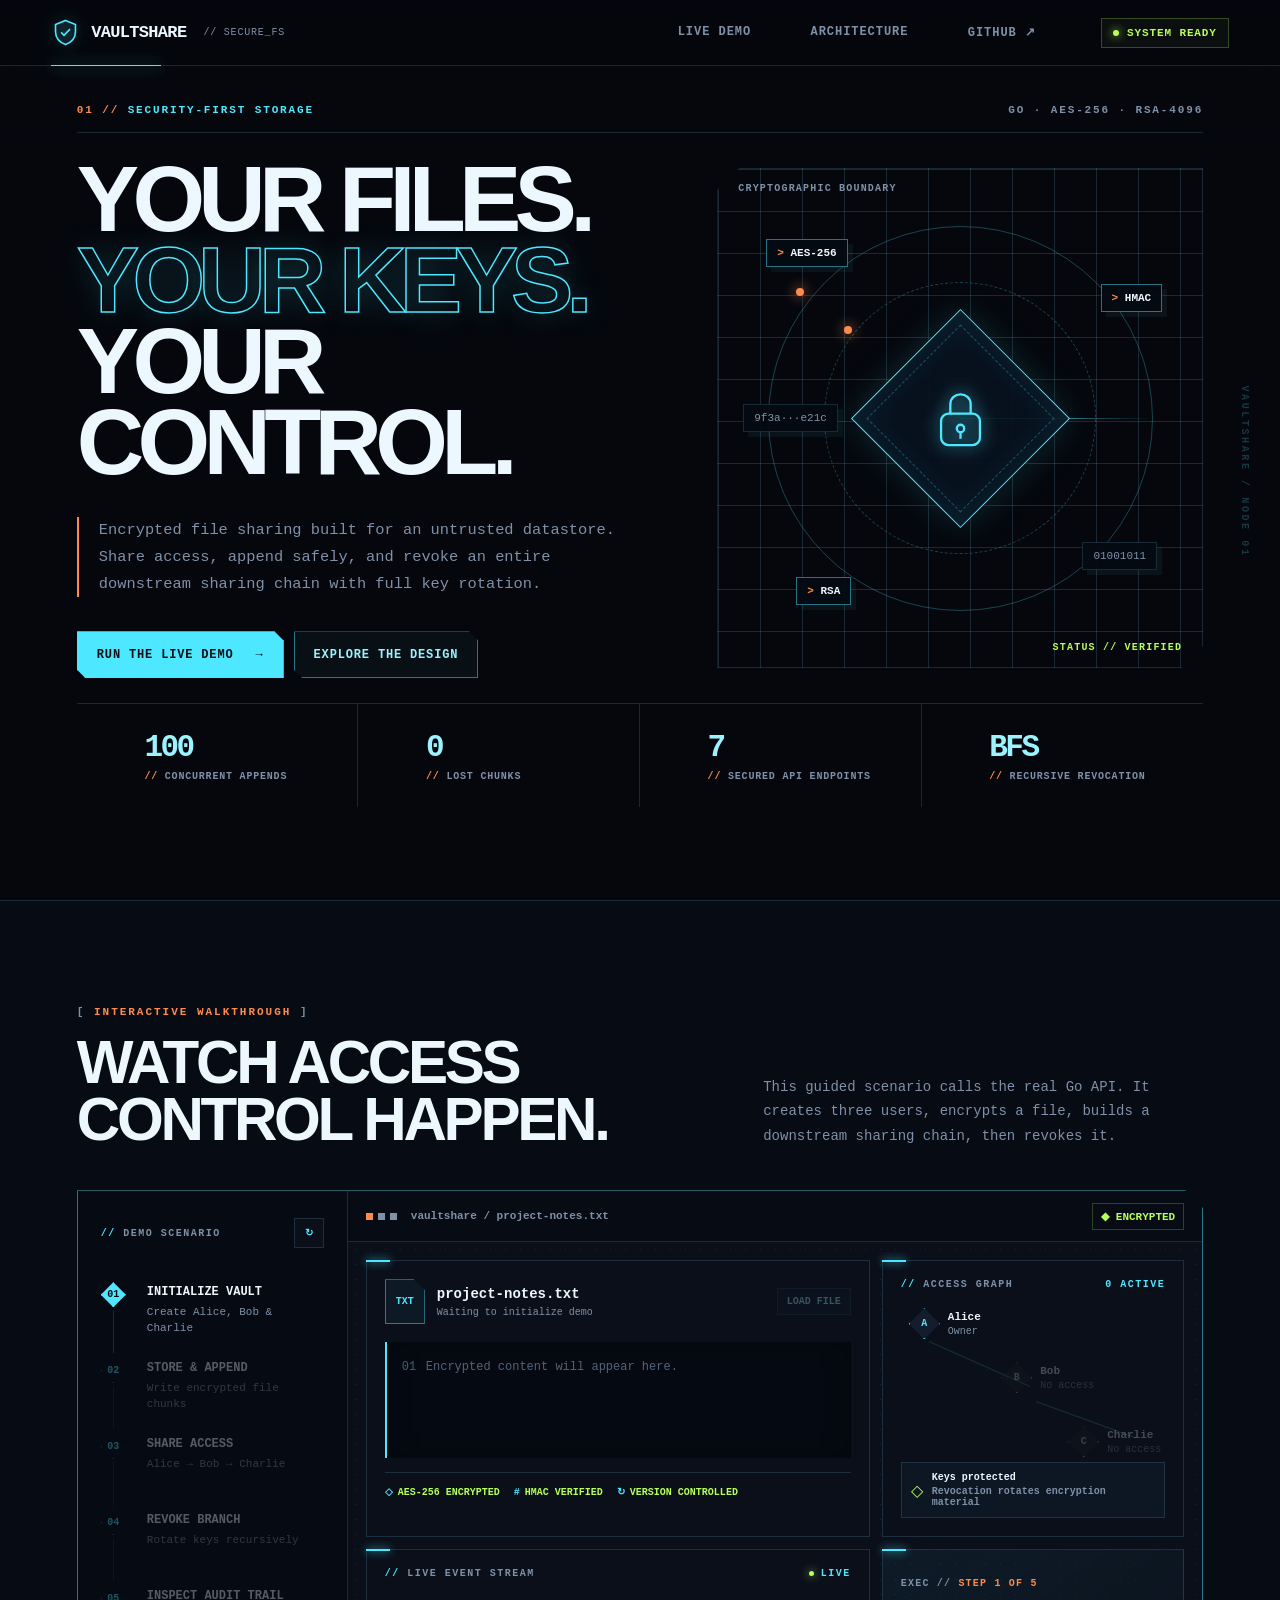
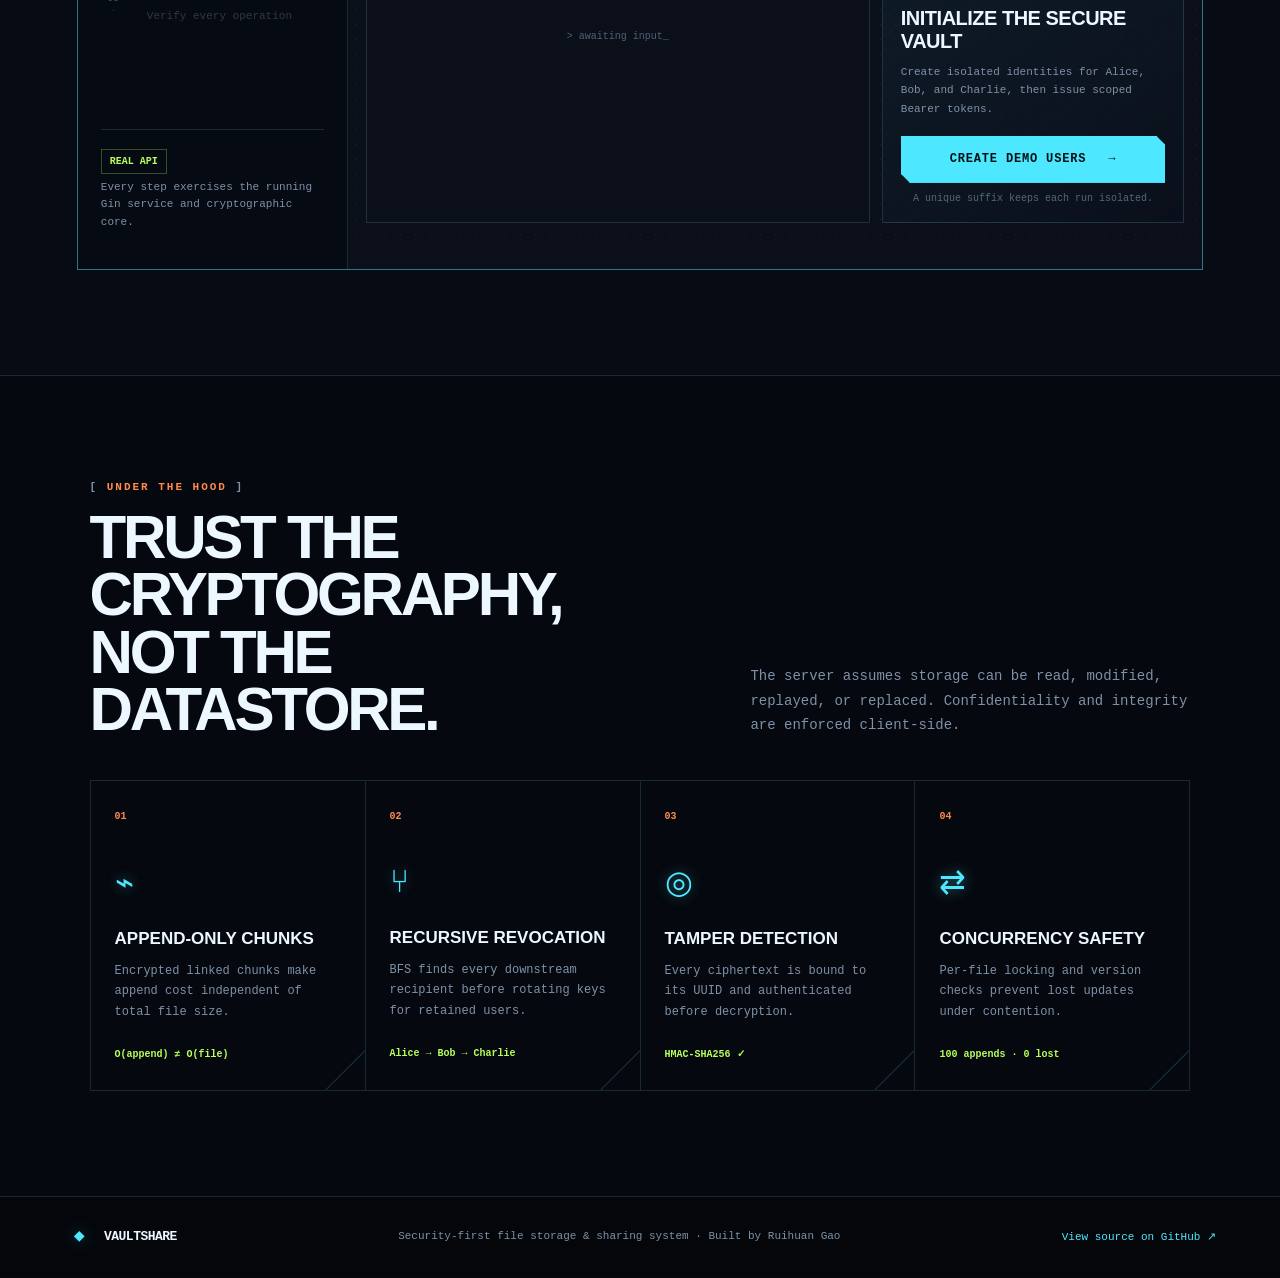
==== commit bb85158a: "Refresh readable typography assets" ====
--- a/cmd/cs161-server/web/index.html
+++ b/cmd/cs161-server/web/index.html
@@ -8,7 +8,7 @@
       content="An interactive demo of encrypted file sharing, recursive revocation, and auditable access control."
     />
     <title>VaultShare — Secure file sharing demo</title>
-    <link rel="stylesheet" href="./styles.css?v=console-20261110" />
+    <link rel="stylesheet" href="./styles.css?v=readable-20261110" />
   </head>
   <body>
     <div class="noise" aria-hidden="true"></div>
--- a/cmd/cs161-server/web/styles.css
+++ b/cmd/cs161-server/web/styles.css
@@ -17,33 +17,33 @@
 .site-header { height: 66px; padding: 0 clamp(20px,4vw,68px); display: flex; align-items: center; gap: 38px; border-bottom: 1px solid var(--line); background: rgba(5,7,13,.82); backdrop-filter: blur(18px); position: sticky; top: 0; z-index: 20; }
 .site-header::after { content: ""; position: absolute; bottom: -1px; left: clamp(20px,4vw,68px); width: 110px; height: 1px; background: var(--cyan); box-shadow: 0 0 16px var(--cyan); }
 .brand { display: inline-flex; align-items: center; gap: 11px; font: 800 17px var(--mono); letter-spacing: -.04em; text-transform: uppercase; }
-.brand::after { content: "// secure_fs"; color: var(--muted); font: 500 8px var(--mono); letter-spacing: .08em; margin-left: 6px; }
+.brand::after { content: "// secure_fs"; color: var(--muted); font: 500 10px var(--mono); letter-spacing: .08em; margin-left: 6px; }
 .brand-mark { width: 29px; height: 29px; display: grid; place-items: center; color: var(--cyan); filter: drop-shadow(0 0 8px rgba(77,232,255,.4)); }
 .brand-mark svg { width: 100%; height: 100%; fill: rgba(77,232,255,.07); stroke: currentColor; stroke-width: 1.8; }
-nav { margin-left: auto; display: flex; gap: 5px; font: 650 10px var(--mono); text-transform: uppercase; letter-spacing: .08em; }
+nav { margin-left: auto; display: flex; gap: 5px; font: 650 12px var(--mono); text-transform: uppercase; letter-spacing: .08em; }
 nav a { color: var(--muted); padding: 9px 13px; border: 1px solid transparent; transition: .2s; }
 nav a::before { content: "["; color: transparent; margin-right: 5px; } nav a::after { content: "]"; color: transparent; margin-left: 5px; }
 nav a:hover { color: var(--cyan-soft); border-color: var(--line); background: rgba(77,232,255,.04); } nav a:hover::before, nav a:hover::after { color: var(--cyan); }
-.system-status { font: 700 9px var(--mono); letter-spacing: .08em; text-transform: uppercase; color: var(--lime); border: 1px solid rgba(183,255,90,.25); padding: 8px 11px; display: flex; align-items: center; gap: 8px; background: rgba(183,255,90,.035); }
+.system-status { font: 700 11px var(--mono); letter-spacing: .08em; text-transform: uppercase; color: var(--lime); border: 1px solid rgba(183,255,90,.25); padding: 8px 11px; display: flex; align-items: center; gap: 8px; background: rgba(183,255,90,.035); }
 .system-status i, .live-dot::before { width: 6px; height: 6px; border-radius: 50%; background: var(--lime); box-shadow: 0 0 10px var(--lime); animation: pulse 2s ease infinite; }
 @keyframes pulse { 50% { opacity: .38; } }
 
 .hero { min-height: calc(100vh - 66px); padding: 38px clamp(24px,6vw,96px) 0; overflow: hidden; position: relative; }
-.hero::before { content: "VAULTSHARE / NODE 01"; position: absolute; right: -50px; top: 48%; transform: rotate(90deg); color: rgba(77,232,255,.22); font: 700 9px var(--mono); letter-spacing: .26em; }
-.eyebrow { display: flex; justify-content: space-between; font: 650 9px var(--mono); letter-spacing: .17em; color: var(--muted); padding-bottom: 16px; border-bottom: 1px solid var(--line); }
+.hero::before { content: "VAULTSHARE / NODE 01"; position: absolute; right: -50px; top: 48%; transform: rotate(90deg); color: rgba(77,232,255,.22); font: 700 10px var(--mono); letter-spacing: .26em; }
+.eyebrow { display: flex; justify-content: space-between; font: 650 11px var(--mono); letter-spacing: .17em; color: var(--muted); padding-bottom: 16px; border-bottom: 1px solid var(--line); }
 .eyebrow span:first-child { color: var(--cyan); } .eyebrow span:first-child::before { content: "01 // "; color: var(--orange); }
 .hero-grid { display: grid; grid-template-columns: 1.08fr .92fr; align-items: center; min-height: 570px; gap: 70px; }
 h1 { font: 790 clamp(58px,7.3vw,112px)/.87 var(--sans); letter-spacing: -.072em; text-transform: uppercase; margin: 0; max-width: 850px; }
 h1 em { color: transparent; font-style: normal; font-weight: 790; -webkit-text-stroke: 1.5px var(--cyan); text-shadow: 0 0 30px rgba(77,232,255,.18); }
 .hero-copy { max-width: 610px; font: 400 clamp(14px,1.2vw,17px)/1.75 var(--mono); color: var(--muted); margin: 34px 0; padding-left: 20px; border-left: 2px solid var(--orange); }
 .hero-actions { display: flex; gap: 10px; flex-wrap: wrap; }
-.button { min-height: 47px; padding: 0 19px; border: 1px solid var(--line-hot); border-radius: 0; font: 750 10px var(--mono); text-transform: uppercase; letter-spacing: .07em; display: inline-flex; align-items: center; justify-content: center; gap: 22px; cursor: pointer; transition: .2s; clip-path: polygon(0 0,calc(100% - 9px) 0,100% 9px,100% 100%,9px 100%,0 calc(100% - 9px)); }
+.button { min-height: 47px; padding: 0 19px; border: 1px solid var(--line-hot); border-radius: 0; font: 750 12px var(--mono); text-transform: uppercase; letter-spacing: .07em; display: inline-flex; align-items: center; justify-content: center; gap: 22px; cursor: pointer; transition: .2s; clip-path: polygon(0 0,calc(100% - 9px) 0,100% 9px,100% 100%,9px 100%,0 calc(100% - 9px)); }
 .button:hover:not(:disabled) { transform: translateY(-2px); box-shadow: 0 0 25px rgba(77,232,255,.18); }
 .button-primary { color: #031015; background: var(--cyan); border-color: var(--cyan); } .button-primary:hover:not(:disabled) { background: var(--cyan-soft); }
 .button-secondary { color: var(--cyan-soft); background: rgba(77,232,255,.035); } .button:disabled { cursor: wait; opacity: .48; } .full-width { width: 100%; }
 
 .hero-visual { height: 500px; position: relative; display: grid; place-items: center; background: linear-gradient(var(--line) 1px,transparent 1px),linear-gradient(90deg,var(--line) 1px,transparent 1px); background-size: 42px 42px; border: 1px solid var(--line); clip-path: polygon(0 22px,22px 0,100% 0,100% calc(100% - 22px),calc(100% - 22px) 100%,0 100%); }
-.hero-visual::before, .hero-visual::after { position: absolute; font: 600 8px var(--mono); color: var(--muted); letter-spacing: .12em; }
+.hero-visual::before, .hero-visual::after { position: absolute; font: 600 10px var(--mono); color: var(--muted); letter-spacing: .12em; }
 .hero-visual::before { content: "CRYPTOGRAPHIC BOUNDARY"; top: 14px; left: 20px; } .hero-visual::after { content: "STATUS // VERIFIED"; bottom: 14px; right: 20px; color: var(--lime); }
 .orbit { position: absolute; border: 1px solid rgba(77,232,255,.27); border-radius: 50%; }
 .orbit::after { content: ""; position: absolute; width: 50%; height: 1px; top: 50%; left: 50%; background: linear-gradient(90deg,var(--cyan),transparent); transform-origin: left; }
@@ -52,7 +52,7 @@
 .vault { width: 155px; height: 155px; background: rgba(8,19,30,.94); border: 1px solid var(--cyan); color: var(--cyan); display: grid; place-items: center; box-shadow: inset 0 0 35px rgba(77,232,255,.09),0 0 35px rgba(77,232,255,.15); position: relative; z-index: 2; transform: rotate(45deg); }
 .vault svg { width: 74px; fill: none; stroke: currentColor; stroke-width: 2.5; transform: rotate(-45deg); filter: drop-shadow(0 0 8px var(--cyan)); }
 .vault-ring { position: absolute; inset: 10px; border: 1px dashed rgba(77,232,255,.28); }
-.key-chip, .packet { position: absolute; padding: 7px 10px; border: 1px solid var(--line-hot); background: rgba(5,10,18,.92); font: 650 9px var(--mono); z-index: 3; box-shadow: 5px 5px 0 rgba(77,232,255,.05); }
+.key-chip, .packet { position: absolute; padding: 7px 10px; border: 1px solid var(--line-hot); background: rgba(5,10,18,.92); font: 650 11px var(--mono); z-index: 3; box-shadow: 5px 5px 0 rgba(77,232,255,.05); }
 .key-chip::before { content: "> "; color: var(--orange); }.key-a { top: 70px; left: 48px; }.key-b { right: 40px; top: 115px; }.key-c { bottom: 62px; left: 78px; }
 .packet { color: var(--muted); font-weight: 500; border-color: var(--line); }.packet-one { right: 45px; bottom: 97px; }.packet-two { left: 25px; top: 235px; }
 @keyframes rotate { to { transform: rotate(360deg); } }
@@ -60,53 +60,53 @@
 .trust-strip { min-height: 104px; border-top: 1px solid var(--line); display: grid; grid-template-columns: repeat(4,1fr); }
 .trust-strip div { display: flex; align-items: flex-start; justify-content: center; flex-direction: column; padding-left: 24%; border-right: 1px solid var(--line); }
 .trust-strip div:last-child { border-right: 0; }.trust-strip strong { font: 800 31px var(--mono); color: var(--cyan-soft); letter-spacing: -.08em; }
-.trust-strip span { margin-top: 6px; color: var(--muted); font: 600 8px var(--mono); text-transform: uppercase; letter-spacing: .08em; }.trust-strip span::before { content: "// "; color: var(--orange); }
+.trust-strip span { margin-top: 6px; color: var(--muted); font: 600 10px var(--mono); text-transform: uppercase; letter-spacing: .08em; }.trust-strip span::before { content: "// "; color: var(--orange); }
 
 .demo-section { padding: 105px clamp(24px,6vw,94px); background: #070b13; border-top: 1px solid var(--line); }
 .section-heading { display: grid; grid-template-columns: 1fr 440px; align-items: end; gap: 70px; margin-bottom: 42px; }
-.kicker { font: 750 9px var(--mono); letter-spacing: .18em; color: var(--orange); margin: 0 0 16px; }.kicker::before { content: "[ "; color: var(--muted); }.kicker::after { content: " ]"; color: var(--muted); }
+.kicker { font: 750 11px var(--mono); letter-spacing: .18em; color: var(--orange); margin: 0 0 16px; }.kicker::before { content: "[ "; color: var(--muted); }.kicker::after { content: " ]"; color: var(--muted); }
 h2 { font: 780 clamp(40px,4.7vw,72px)/.95 var(--sans); text-transform: uppercase; letter-spacing: -.055em; margin: 0; }
-.section-heading > p { font: 400 12px/1.8 var(--mono); color: var(--muted); margin: 0; }
+.section-heading > p { font: 400 14px/1.75 var(--mono); color: var(--muted); margin: 0; }
 .demo-shell { border: 1px solid var(--line-hot); min-height: 680px; display: grid; grid-template-columns: 270px 1fr; background: var(--panel); box-shadow: 14px 14px 0 rgba(77,232,255,.045),0 35px 80px rgba(0,0,0,.38); clip-path: polygon(0 0,calc(100% - 18px) 0,100% 18px,100% 100%,0 100%); }
 .scenario-panel { background: #060a12; color: var(--text); padding: 27px 23px; display: flex; flex-direction: column; border-right: 1px solid var(--line); }
-.scenario-title, .card-label { display: flex; justify-content: space-between; align-items: center; font: 750 8px var(--mono); letter-spacing: .15em; color: var(--muted); }
+.scenario-title, .card-label { display: flex; justify-content: space-between; align-items: center; font: 750 10px var(--mono); letter-spacing: .15em; color: var(--muted); }
 .scenario-title > span::before, .card-label > span:first-child::before { content: "// "; color: var(--cyan); }
 .icon-button { border: 1px solid var(--line); background: var(--panel); color: var(--cyan); width: 30px; height: 30px; cursor: pointer; }.icon-button:hover { border-color: var(--cyan); background: rgba(77,232,255,.08); }
 .steps { list-style: none; margin: 34px 0; padding: 0; }
 .steps li { min-height: 76px; display: grid; grid-template-columns: 34px 1fr; gap: 10px; position: relative; opacity: .34; transition: .25s; }
 .steps li::after { content: ""; position: absolute; left: 12px; top: 28px; height: 43px; width: 1px; background: var(--line); }.steps li:last-child::after { display: none; }
-.steps li > span { width: 25px; height: 25px; display: grid; place-items: center; border: 1px solid var(--line-hot); font: 700 8px var(--mono); color: var(--cyan); clip-path: polygon(50% 0,100% 50%,50% 100%,0 50%); }
-.steps li div { padding-left: 2px; }.steps li strong { display: block; font: 650 11px var(--mono); margin: 3px 0 6px; text-transform: uppercase; }.steps li small { display: block; font: 450 9px/1.4 var(--mono); color: var(--muted); }
+.steps li > span { width: 25px; height: 25px; display: grid; place-items: center; border: 1px solid var(--line-hot); font: 700 10px var(--mono); color: var(--cyan); clip-path: polygon(50% 0,100% 50%,50% 100%,0 50%); }
+.steps li div { padding-left: 2px; }.steps li strong { display: block; font: 650 12px var(--mono); margin: 3px 0 6px; text-transform: uppercase; }.steps li small { display: block; font: 450 11px/1.4 var(--mono); color: var(--muted); }
 .steps li.active, .steps li.complete { opacity: 1; }.steps li.active > span { background: var(--cyan); border-color: var(--cyan); color: var(--void); box-shadow: 0 0 14px rgba(77,232,255,.45); }
 .steps li.complete > span { background: transparent; border-color: var(--lime); color: var(--lime); font-size: 0; }.steps li.complete > span::before { content: "✓"; font-size: 11px; }
-.scenario-note { margin-top: auto; border-top: 1px solid var(--line); padding-top: 20px; }.scenario-note span { font: 750 8px var(--mono); color: var(--lime); border: 1px solid rgba(183,255,90,.28); padding: 6px 8px; }.scenario-note p { color: var(--muted); font: 450 9px/1.6 var(--mono); }
-.workspace { min-width: 0; }.workspace-toolbar { height: 51px; border-bottom: 1px solid var(--line); padding: 0 18px; display: flex; align-items: center; gap: 14px; font: 650 9px var(--mono); color: var(--muted); background: #070b13; }
+.scenario-note { margin-top: auto; border-top: 1px solid var(--line); padding-top: 20px; }.scenario-note span { font: 750 10px var(--mono); color: var(--lime); border: 1px solid rgba(183,255,90,.28); padding: 6px 8px; }.scenario-note p { color: var(--muted); font: 450 11px/1.6 var(--mono); }
+.workspace { min-width: 0; }.workspace-toolbar { height: 51px; border-bottom: 1px solid var(--line); padding: 0 18px; display: flex; align-items: center; gap: 14px; font: 650 11px var(--mono); color: var(--muted); background: #070b13; }
 .window-dots { display: flex; gap: 5px; }.window-dots i { width: 7px; height: 7px; background: var(--muted); }.window-dots i:first-child { background: var(--orange); }
 .encrypted-pill { margin-left: auto; color: var(--lime); border: 1px solid rgba(183,255,90,.22); padding: 6px 8px; }
 .workspace-grid { padding: 18px; display: grid; grid-template-columns: 1.25fr .75fr; gap: 12px; background-image: radial-gradient(rgba(77,232,255,.12) .7px,transparent .7px); background-size: 15px 15px; }
 .file-card, .access-card, .event-card, .action-card { border: 1px solid var(--line); background: rgba(10,15,26,.94); padding: 18px; min-width: 0; position: relative; }
 .file-card::before, .access-card::before, .event-card::before, .action-card::before { content: ""; position: absolute; left: -1px; top: -1px; width: 24px; height: 2px; background: var(--cyan); box-shadow: 0 0 8px var(--cyan); }
-.file-heading { display: flex; align-items: center; gap: 12px; }.file-icon { width: 40px; height: 45px; border: 1px solid var(--line-hot); color: var(--cyan); display: grid; place-items: center; font: 750 8px var(--mono); clip-path: polygon(0 0,72% 0,100% 24%,100% 100%,0 100%); background: rgba(77,232,255,.05); }
-.file-heading h3 { margin: 0; font: 650 12px var(--mono); }.file-heading p { margin: 5px 0 0; font: 500 8px var(--mono); color: var(--muted); }
-.mini-button { margin-left: auto; border: 1px solid var(--line); background: var(--panel-2); color: var(--cyan-soft); padding: 7px 9px; font: 700 8px var(--mono); text-transform: uppercase; cursor: pointer; }.mini-button:hover:not(:disabled) { border-color: var(--cyan); }.mini-button:disabled { opacity: .3; cursor: default; }
-.content-preview { min-height: 116px; margin: 18px 0 14px; padding: 15px; background: #050911; border-left: 2px solid var(--cyan); display: grid; grid-template-columns: 24px 1fr; font: 10px/1.8 var(--mono); color: #bcd0df; white-space: pre-wrap; overflow: auto; max-height: 160px; box-shadow: inset 0 0 25px rgba(0,0,0,.28); }
-.line-number { color: #3f6373; user-select: none; }.placeholder { color: #526477; }.crypto-row { border-top: 1px solid var(--line); padding-top: 13px; display: flex; gap: 14px; flex-wrap: wrap; font: 650 7px var(--mono); color: var(--lime); text-transform: uppercase; }.crypto-row span { display: flex; gap: 5px; align-items: center; }.crypto-icon { color: var(--cyan); font-style: normal; }
+.file-heading { display: flex; align-items: center; gap: 12px; }.file-icon { width: 40px; height: 45px; border: 1px solid var(--line-hot); color: var(--cyan); display: grid; place-items: center; font: 750 10px var(--mono); clip-path: polygon(0 0,72% 0,100% 24%,100% 100%,0 100%); background: rgba(77,232,255,.05); }
+.file-heading h3 { margin: 0; font: 650 14px var(--mono); }.file-heading p { margin: 5px 0 0; font: 500 10px var(--mono); color: var(--muted); }
+.mini-button { margin-left: auto; border: 1px solid var(--line); background: var(--panel-2); color: var(--cyan-soft); padding: 7px 9px; font: 700 10px var(--mono); text-transform: uppercase; cursor: pointer; }.mini-button:hover:not(:disabled) { border-color: var(--cyan); }.mini-button:disabled { opacity: .3; cursor: default; }
+.content-preview { min-height: 116px; margin: 18px 0 14px; padding: 15px; background: #050911; border-left: 2px solid var(--cyan); display: grid; grid-template-columns: 24px 1fr; font: 12px/1.75 var(--mono); color: #bcd0df; white-space: pre-wrap; overflow: auto; max-height: 160px; box-shadow: inset 0 0 25px rgba(0,0,0,.28); }
+.line-number { color: #3f6373; user-select: none; }.placeholder { color: #526477; }.crypto-row { border-top: 1px solid var(--line); padding-top: 13px; display: flex; gap: 14px; flex-wrap: wrap; font: 650 10px var(--mono); color: var(--lime); text-transform: uppercase; }.crypto-row span { display: flex; gap: 5px; align-items: center; }.crypto-icon { color: var(--cyan); font-style: normal; }
 .card-label { color: var(--muted); }.card-label > span:last-child { color: var(--cyan); }
 .access-graph { min-height: 172px; padding: 18px 0 8px; position: relative; }.person { position: absolute; display: flex; align-items: center; gap: 8px; z-index: 2; transition: .3s; }
 .person b { width: 31px; height: 31px; background: var(--panel-3); color: var(--cyan); display: grid; place-items: center; font: 700 10px var(--mono); border: 1px solid var(--cyan); box-shadow: 0 0 12px rgba(77,232,255,.18); clip-path: polygon(50% 0,100% 50%,50% 100%,0 50%); }
-.person span { font: 650 10px var(--mono); }.person small { display: block; color: var(--muted); font: 500 7px var(--mono); margin-top: 3px; }.person.owner { top: 18px; left: 8px; }.person.bob { top: 72px; left: 38%; }.person.charlie { bottom: 5px; right: 4px; }
+.person span { font: 650 11px var(--mono); }.person small { display: block; color: var(--muted); font: 500 10px var(--mono); margin-top: 3px; }.person.owner { top: 18px; left: 8px; }.person.bob { top: 72px; left: 38%; }.person.charlie { bottom: 5px; right: 4px; }
 .person.muted { opacity: .25; filter: grayscale(1); }.person.revoked b { color: var(--red); border-color: var(--red); box-shadow: 0 0 12px rgba(255,77,109,.18); }.person.revoked small { color: var(--red); }
 .graph-line { position: absolute; height: 1px; background: var(--cyan); transform-origin: left; opacity: .15; transition: .3s; }.graph-line.active { opacity: 1; box-shadow: 0 0 8px var(--cyan); }.graph-line.revoked { background: var(--red); opacity: .85; background-image: linear-gradient(90deg,var(--red) 50%,transparent 50%); background-size: 8px 1px; box-shadow: none; }.line-ab { width: 42%; left: 28px; top: 51px; transform: rotate(24deg); }.line-bc { width: 40%; left: 51%; top: 111px; transform: rotate(20deg); }
-.rotation-status { display: flex; align-items: center; gap: 9px; background: rgba(77,232,255,.04); border: 1px solid var(--line); padding: 9px; }.rotation-status strong, .rotation-status small { display: block; font: 650 8px var(--mono); }.rotation-status small { color: var(--muted); margin-top: 3px; }.status-symbol { color: var(--lime); }
-.event-log { height: 160px; margin-top: 14px; overflow: auto; font: 8px/1.55 var(--mono); scrollbar-color: var(--line-hot) transparent; }.empty-log { color: #506274; height: 100%; display: grid; place-items: center; font-size: 0; }.empty-log::before { content: "> awaiting input_"; font-size: 8px; }.event { display: grid; grid-template-columns: 50px 57px 1fr; gap: 7px; padding: 7px 0; border-bottom: 1px solid rgba(126,203,229,.08); animation: eventIn .25s ease; }.event time { color: #506274; }.event b { color: var(--cyan); text-transform: uppercase; }.event.error b { color: var(--red); }
+.rotation-status { display: flex; align-items: center; gap: 9px; background: rgba(77,232,255,.04); border: 1px solid var(--line); padding: 9px; }.rotation-status strong, .rotation-status small { display: block; font: 650 10px var(--mono); }.rotation-status small { color: var(--muted); margin-top: 3px; }.status-symbol { color: var(--lime); }
+.event-log { height: 160px; margin-top: 14px; overflow: auto; font: 10px/1.55 var(--mono); scrollbar-color: var(--line-hot) transparent; }.empty-log { color: #506274; height: 100%; display: grid; place-items: center; font-size: 0; }.empty-log::before { content: "> awaiting input_"; font-size: 10px; }.event { display: grid; grid-template-columns: 64px 68px 1fr; gap: 8px; padding: 7px 0; border-bottom: 1px solid rgba(126,203,229,.08); animation: eventIn .25s ease; }.event time { color: #506274; }.event b { color: var(--cyan); text-transform: uppercase; }.event.error b { color: var(--red); }
 @keyframes eventIn { from { opacity: 0; transform: translateX(-4px); } }.live-dot { display: flex; align-items: center; gap: 7px; color: var(--lime); }.live-dot::before { content: ""; display: block; width: 5px; height: 5px; }
-.action-card { background: linear-gradient(145deg,rgba(77,232,255,.06),var(--panel)); display: flex; flex-direction: column; justify-content: center; }.step-counter { font: 750 8px var(--mono); color: var(--orange); letter-spacing: .12em; }.step-counter::before { content: "EXEC // "; color: var(--muted); }.action-card h3 { font: 750 20px/1.15 var(--sans); text-transform: uppercase; letter-spacing: -.025em; margin: 8px 0 10px; }.action-card > p:not(.step-counter):not(.action-hint) { color: var(--muted); font: 450 9px/1.65 var(--mono); margin: 0 0 18px; }.action-hint { text-align: center; font: 500 7px var(--mono); color: #53677a; margin: 10px 0 0; }
+.action-card { background: linear-gradient(145deg,rgba(77,232,255,.06),var(--panel)); display: flex; flex-direction: column; justify-content: center; }.step-counter { font: 750 10px var(--mono); color: var(--orange); letter-spacing: .12em; }.step-counter::before { content: "EXEC // "; color: var(--muted); }.action-card h3 { font: 750 20px/1.15 var(--sans); text-transform: uppercase; letter-spacing: -.025em; margin: 8px 0 10px; }.action-card > p:not(.step-counter):not(.action-hint) { color: var(--muted); font: 450 11px/1.65 var(--mono); margin: 0 0 18px; }.action-hint { text-align: center; font: 500 10px var(--mono); color: #53677a; margin: 10px 0 0; }
 
 .architecture { background: #05080e; color: var(--text); padding: 105px clamp(24px,7vw,110px); border-top: 1px solid var(--line); }.dark-heading > p { color: var(--muted); }
 .architecture-grid { display: grid; grid-template-columns: repeat(4,1fr); border-top: 1px solid var(--line); border-left: 1px solid var(--line); }.architecture-grid article { min-height: 310px; padding: 24px; border-right: 1px solid var(--line); border-bottom: 1px solid var(--line); position: relative; transition: .25s; overflow: hidden; }.architecture-grid article::after { content: ""; position: absolute; width: 80px; height: 80px; right: -50px; bottom: -50px; border: 1px solid var(--cyan); transform: rotate(45deg); opacity: .2; }.architecture-grid article:hover { background: rgba(77,232,255,.035); border-bottom-color: var(--cyan); }
-.feature-number { color: var(--orange); font: 700 8px var(--mono); }.feature-icon { color: var(--cyan); font-size: 32px; margin: 40px 0 28px; text-shadow: 0 0 14px rgba(77,232,255,.45); }.architecture-grid h3 { font: 700 17px var(--sans); text-transform: uppercase; margin: 0 0 12px; }.architecture-grid p { color: var(--muted); font: 450 10px/1.7 var(--mono); min-height: 70px; }.architecture-grid code { font: 700 8px var(--mono); color: var(--lime); }
-footer { padding: 25px clamp(24px,5vw,78px); display: flex; align-items: center; gap: 30px; border-top: 1px solid var(--line); background: #04060a; font: 500 9px var(--mono); color: var(--muted); } footer p { margin: auto; } footer > a:last-child { color: var(--cyan); }.footer-brand { font-size: 12px; color: var(--text); }.footer-brand::after { display: none; }
-.toast { position: fixed; right: 24px; bottom: 24px; background: #071017; color: var(--text); padding: 13px 17px; border: 1px solid var(--line-hot); border-left: 3px solid var(--lime); z-index: 50; transform: translateY(120px); opacity: 0; transition: .25s; font: 600 9px var(--mono); box-shadow: 0 0 25px rgba(77,232,255,.12); }.toast.show { transform: none; opacity: 1; }.toast.error { border-left-color: var(--red); }
+.feature-number { color: var(--orange); font: 700 10px var(--mono); }.feature-icon { color: var(--cyan); font-size: 32px; margin: 40px 0 28px; text-shadow: 0 0 14px rgba(77,232,255,.45); }.architecture-grid h3 { font: 700 17px var(--sans); text-transform: uppercase; margin: 0 0 12px; }.architecture-grid p { color: var(--muted); font: 450 12px/1.7 var(--mono); min-height: 70px; }.architecture-grid code { font: 700 10px var(--mono); color: var(--lime); }
+footer { padding: 25px clamp(24px,5vw,78px); display: flex; align-items: center; gap: 30px; border-top: 1px solid var(--line); background: #04060a; font: 500 11px var(--mono); color: var(--muted); } footer p { margin: auto; } footer > a:last-child { color: var(--cyan); }.footer-brand { font-size: 13px; color: var(--text); }.footer-brand::after { display: none; }
+.toast { position: fixed; right: 24px; bottom: 24px; background: #071017; color: var(--text); padding: 13px 17px; border: 1px solid var(--line-hot); border-left: 3px solid var(--lime); z-index: 50; transform: translateY(120px); opacity: 0; transition: .25s; font: 600 11px var(--mono); box-shadow: 0 0 25px rgba(77,232,255,.12); }.toast.show { transform: none; opacity: 1; }.toast.error { border-left-color: var(--red); }
 
 @media (max-width: 1050px) { .hero-grid { grid-template-columns: 1fr; padding-top: 65px; }.hero-visual { height: 430px; }.hero { min-height: auto; }.section-heading { grid-template-columns: 1fr; gap: 24px; }.demo-shell { grid-template-columns: 225px 1fr; }.workspace-grid { grid-template-columns: 1fr; }.architecture-grid { grid-template-columns: repeat(2,1fr); } }
 @media (max-width: 760px) { .site-header { height: 60px; padding: 0 17px; }.brand::after, nav, .system-status { display: none; }.site-header .brand { margin-right: auto; }.hero { padding: 30px 18px 0; }.hero::before, .eyebrow span:last-child { display: none; }h1 { font-size: clamp(49px,15vw,72px); }.hero-copy { padding-left: 14px; }.hero-visual { height: 390px; margin: 25px -5px; }.orbit-large { width: 300px; height: 300px; }.orbit-small { width: 215px; height: 215px; }.vault { width: 125px; height: 125px; }.key-a { left: 15px; }.key-b { right: 15px; }.trust-strip { grid-template-columns: repeat(2,1fr); }.trust-strip div { min-height: 90px; padding-left: 20%; border-bottom: 1px solid var(--line); }.demo-section, .architecture { padding: 72px 17px; }.demo-shell { grid-template-columns: 1fr; }.scenario-panel { padding: 18px; border-right: 0; border-bottom: 1px solid var(--line); }.steps { display: grid; grid-template-columns: repeat(5,1fr); margin: 22px 0 0; }.steps li { display: block; min-height: 48px; }.steps li::after, .steps li div, .scenario-note { display: none; }.workspace-grid { padding: 10px; }.architecture-grid { grid-template-columns: 1fr; }footer { flex-direction: column; text-align: center; }footer p { margin: 0; } }
